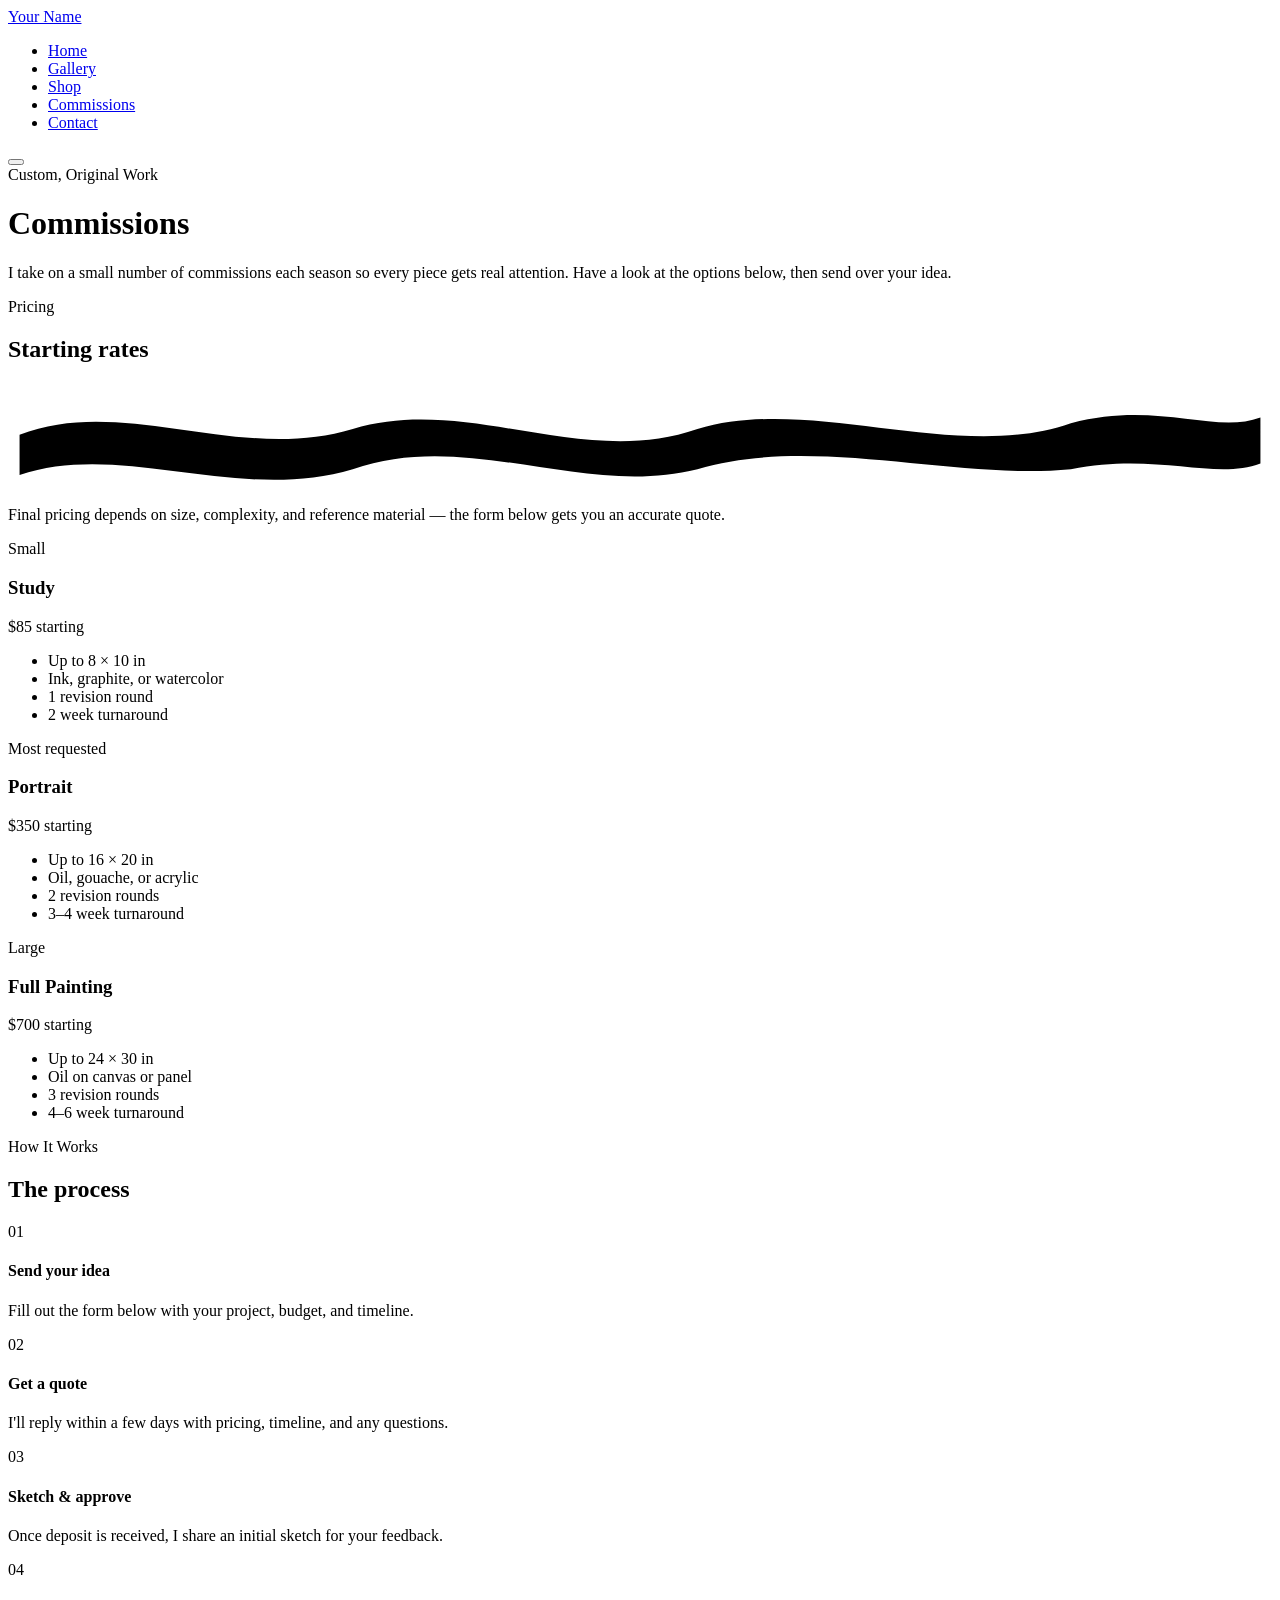
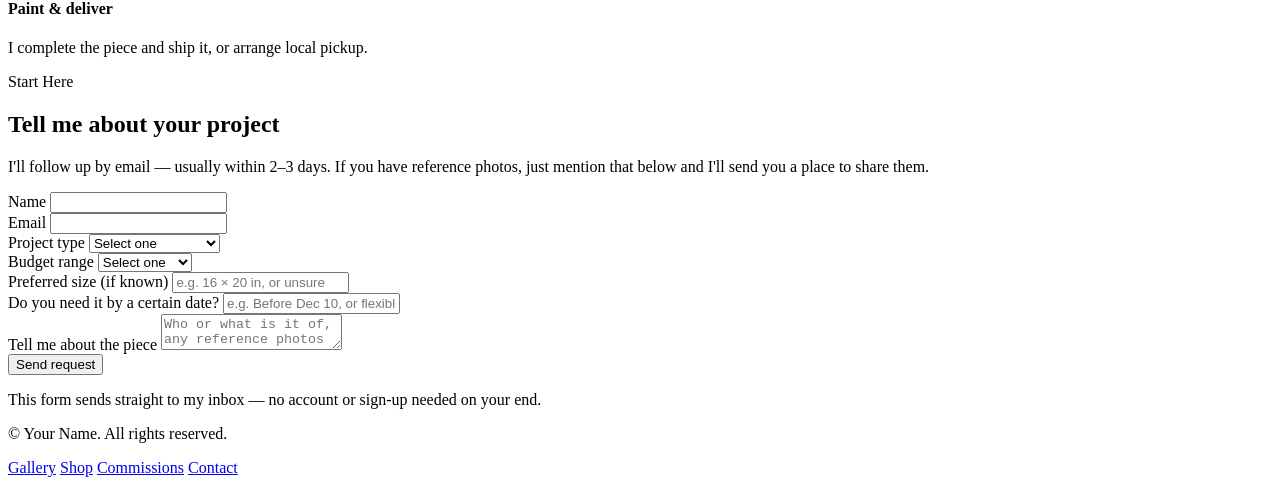
==== commissions.html @ c8fe321e "Add files via upload" ====
<!DOCTYPE html>
<html lang="en">
<head>
<meta charset="UTF-8">
<meta name="viewport" content="width=device-width, initial-scale=1.0">
<title>Commissions — Your Name</title>
<meta name="description" content="Commission an original piece — pricing, process, and intake form.">
<link rel="preconnect" href="https://fonts.googleapis.com">
<link rel="preconnect" href="https://fonts.gstatic.com" crossorigin>
<link href="https://fonts.googleapis.com/css2?family=Fraunces:ital,wght@0,400;0,500;0,600;1,400;1,500&family=Work+Sans:wght@300;400;500;600&family=JetBrains+Mono:wght@400;500&display=swap" rel="stylesheet">
<link rel="stylesheet" href="css/style.css">
</head>
<body>

<nav class="site-nav">
  <div class="wrap">
    <a href="index.html" class="wordmark"><span data-artist-name>Your Name</span></a>
    <ul class="nav-links">
      <li><a href="index.html">Home</a></li>
      <li><a href="gallery.html">Gallery</a></li>
      <li><a href="shop.html">Shop</a></li>
      <li><a href="commissions.html" aria-current="page">Commissions</a></li>
      <li><a href="contact.html">Contact</a></li>
    </ul>
    <button class="nav-toggle" aria-label="Toggle menu" aria-expanded="false">
      <span></span><span></span><span></span>
    </button>
  </div>
</nav>

<header class="page-header">
  <div class="wrap">
    <span class="eyebrow">Custom, Original Work</span>
    <h1>Commissions</h1>
    <p>I take on a small number of commissions each season so every piece gets real attention. Have a look at the options below, then send over your idea.</p>
  </div>
</header>

<section class="section">
  <div class="wrap">
    <div class="section-head">
      <span class="eyebrow">Pricing</span>
      <h2>Starting rates</h2>
      <svg class="brush" viewBox="0 0 220 18" xmlns="http://www.w3.org/2000/svg" aria-hidden="true">
        <path d="M2 9C20 2 40 14 60 8C80 2 100 15 120 8C140 2 165 14 185 7C200 3 210 9 218 6L218 14C210 17 200 12 185 15C165 17 140 9 120 15C100 20 80 8 60 15C40 21 20 10 2 16Z"/>
      </svg>
      <p>Final pricing depends on size, complexity, and reference material — the form below gets you an accurate quote.</p>
    </div>
    <div class="tier-grid">
      <div class="tier-card">
        <span class="tag">Small</span>
        <h3>Study</h3>
        <div class="cost">$85 <span>starting</span></div>
        <ul>
          <li>Up to 8 × 10 in</li>
          <li>Ink, graphite, or watercolor</li>
          <li>1 revision round</li>
          <li>2 week turnaround</li>
        </ul>
      </div>
      <div class="tier-card featured">
        <span class="tag">Most requested</span>
        <h3>Portrait</h3>
        <div class="cost">$350 <span>starting</span></div>
        <ul>
          <li>Up to 16 × 20 in</li>
          <li>Oil, gouache, or acrylic</li>
          <li>2 revision rounds</li>
          <li>3–4 week turnaround</li>
        </ul>
      </div>
      <div class="tier-card">
        <span class="tag">Large</span>
        <h3>Full Painting</h3>
        <div class="cost">$700 <span>starting</span></div>
        <ul>
          <li>Up to 24 × 30 in</li>
          <li>Oil on canvas or panel</li>
          <li>3 revision rounds</li>
          <li>4–6 week turnaround</li>
        </ul>
      </div>
    </div>
  </div>
</section>

<section class="section">
  <div class="wrap">
    <div class="section-head">
      <span class="eyebrow">How It Works</span>
      <h2>The process</h2>
    </div>
    <div class="process-list">
      <div class="process-step">
        <span class="num">01</span>
        <h4>Send your idea</h4>
        <p>Fill out the form below with your project, budget, and timeline.</p>
      </div>
      <div class="process-step">
        <span class="num">02</span>
        <h4>Get a quote</h4>
        <p>I'll reply within a few days with pricing, timeline, and any questions.</p>
      </div>
      <div class="process-step">
        <span class="num">03</span>
        <h4>Sketch &amp; approve</h4>
        <p>Once deposit is received, I share an initial sketch for your feedback.</p>
      </div>
      <div class="process-step">
        <span class="num">04</span>
        <h4>Paint &amp; deliver</h4>
        <p>I complete the piece and ship it, or arrange local pickup.</p>
      </div>
    </div>
  </div>
</section>

<section class="section">
  <div class="wrap">
    <div class="section-head">
      <span class="eyebrow">Start Here</span>
      <h2>Tell me about your project</h2>
      <p>I'll follow up by email — usually within 2–3 days. If you have reference photos, just mention that below and I'll send you a place to share them.</p>
    </div>

    <form class="form-card" data-commission-form action="https://formspree.io/f/YOUR_FORM_ID" method="POST">
      <input type="hidden" name="_subject" value="New commission request">

      <div class="field-row">
        <div class="field">
          <label for="name">Name</label>
          <input type="text" id="name" name="Name" required>
        </div>
        <div class="field">
          <label for="email">Email</label>
          <input type="email" id="email" name="Email" required>
        </div>
      </div>

      <div class="field-row">
        <div class="field">
          <label for="type">Project type</label>
          <select id="type" name="Project type" required>
            <option value="">Select one</option>
            <option>Portrait</option>
            <option>Pet portrait</option>
            <option>Landscape / place</option>
            <option>Illustration</option>
            <option>Other</option>
          </select>
        </div>
        <div class="field">
          <label for="budget">Budget range</label>
          <select id="budget" name="Budget range" required>
            <option value="">Select one</option>
            <option>$85–$250</option>
            <option>$250–$500</option>
            <option>$500–$800</option>
            <option>$800+</option>
            <option>Not sure yet</option>
          </select>
        </div>
      </div>

      <div class="field">
        <label for="size">Preferred size (if known)</label>
        <input type="text" id="size" name="Preferred size" placeholder="e.g. 16 × 20 in, or unsure">
      </div>

      <div class="field">
        <label for="deadline">Do you need it by a certain date?</label>
        <input type="text" id="deadline" name="Deadline" placeholder="e.g. Before Dec 10, or flexible">
      </div>

      <div class="field">
        <label for="details">Tell me about the piece</label>
        <textarea id="details" name="Project details" required placeholder="Who or what is it of, any reference photos you have, style notes, etc."></textarea>
      </div>

      <button type="submit" class="btn btn-gold">Send request</button>
      <p class="form-status" role="status"></p>
      <p class="form-note">This form sends straight to my inbox — no account or sign-up needed on your end.</p>
    </form>
  </div>
</section>

<footer class="site-footer">
  <div class="wrap">
    <p>&copy; <span data-year></span> <span data-artist-name>Your Name</span>. All rights reserved.</p>
    <div class="footer-links">
      <a href="gallery.html">Gallery</a>
      <a href="shop.html">Shop</a>
      <a href="commissions.html">Commissions</a>
      <a href="contact.html">Contact</a>
    </div>
  </div>
</footer>

<script src="js/artworks.js"></script>
<script src="js/main.js"></script>
</body>
</html>
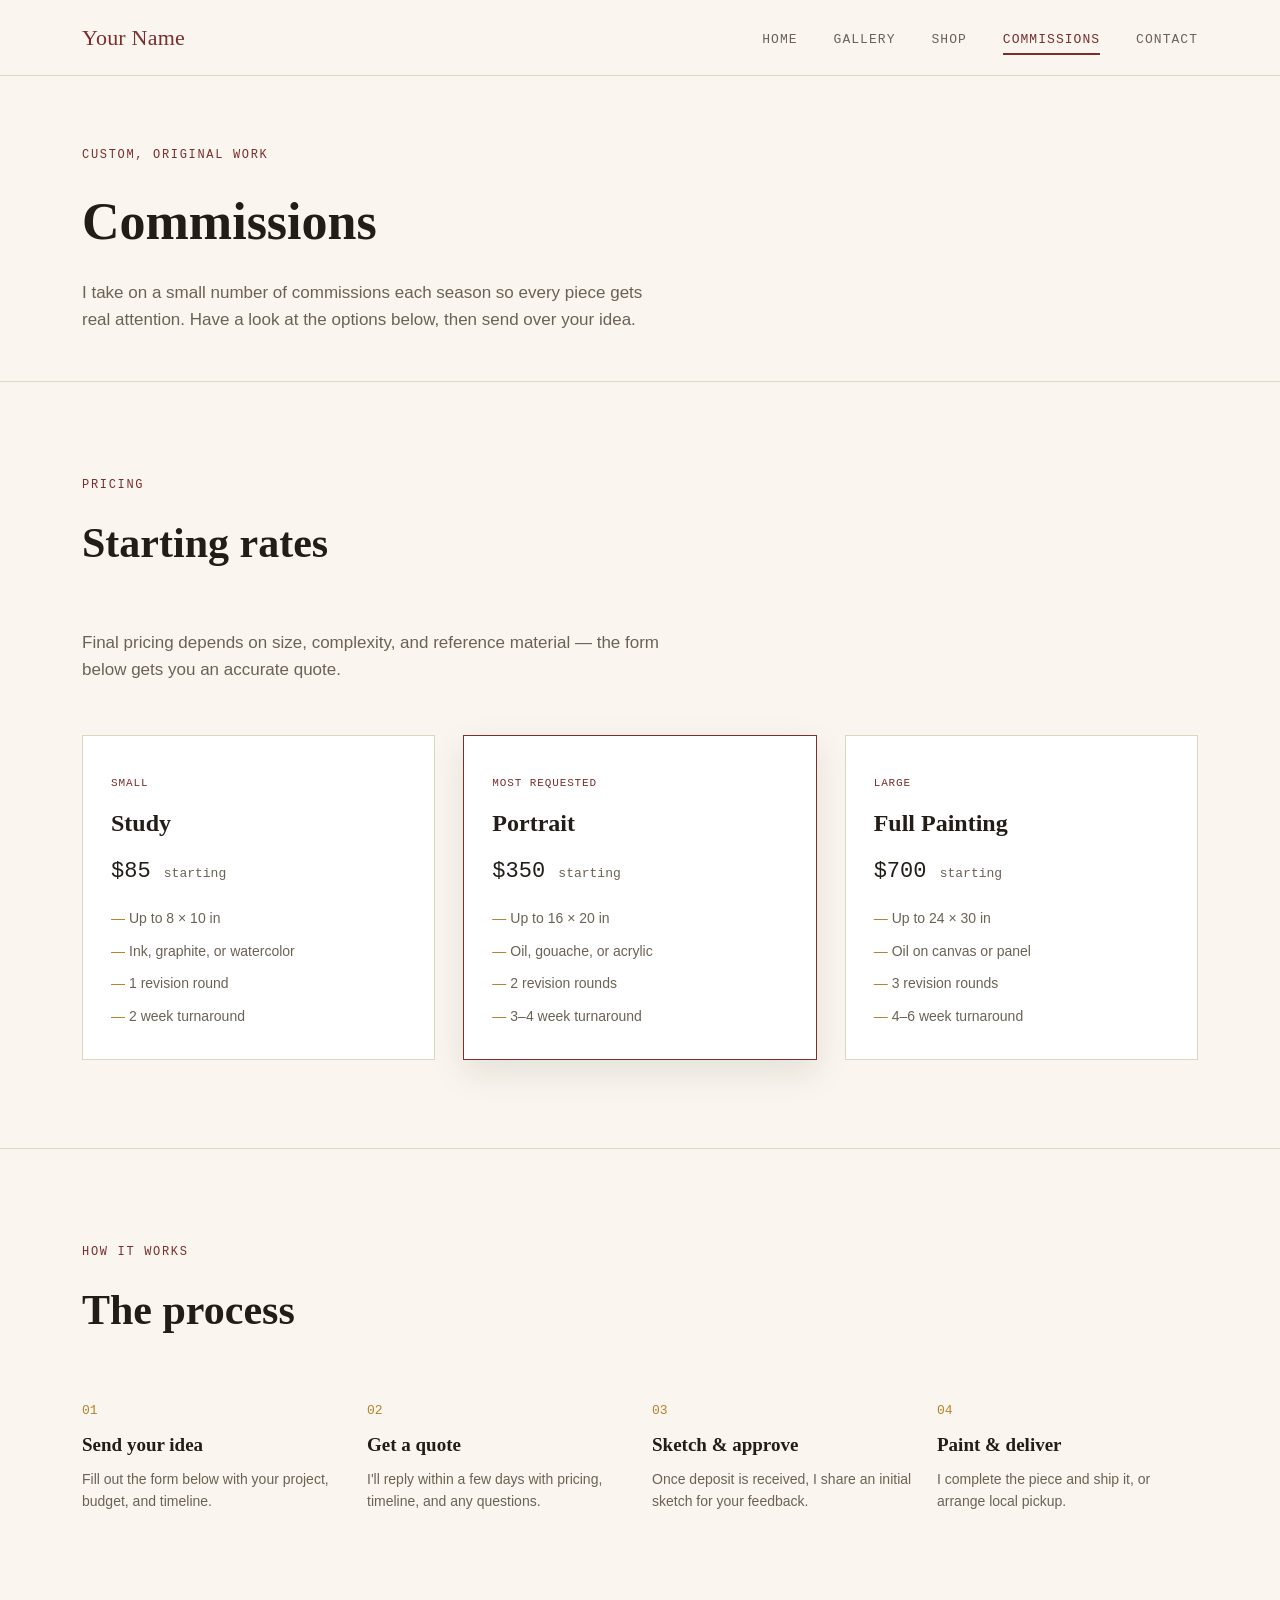
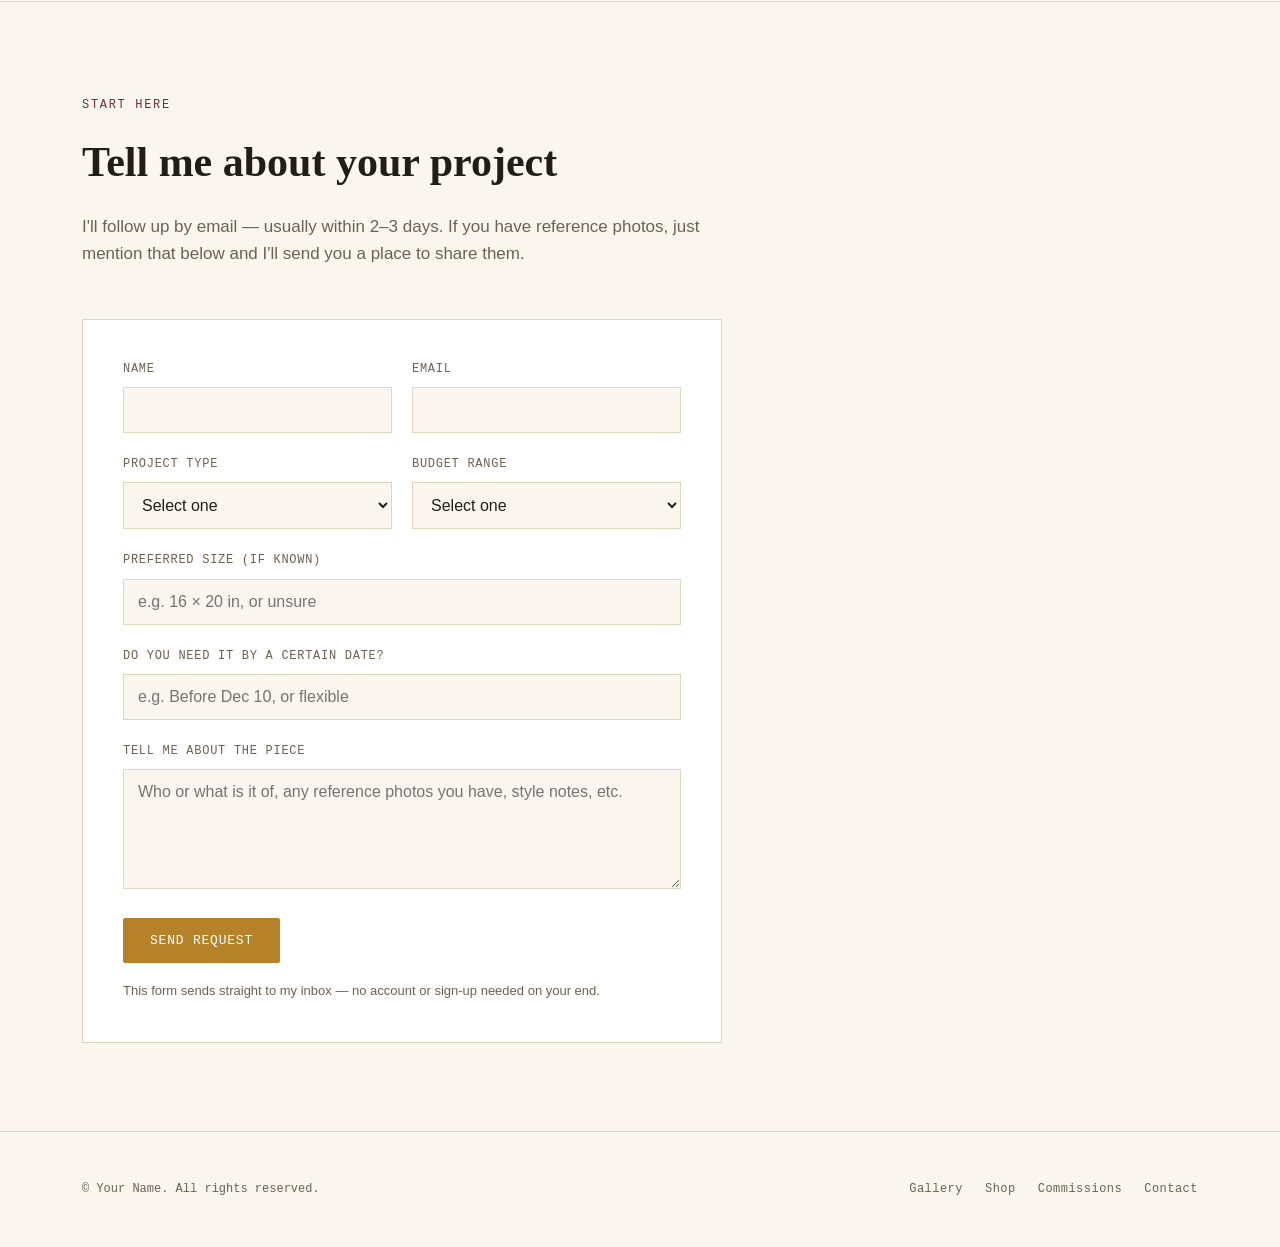
==== commit 66b08e79: "css change" ====
--- a/commissions.html
+++ b/commissions.html
@@ -8,7 +8,7 @@
 <link rel="preconnect" href="https://fonts.googleapis.com">
 <link rel="preconnect" href="https://fonts.gstatic.com" crossorigin>
 <link href="https://fonts.googleapis.com/css2?family=Fraunces:ital,wght@0,400;0,500;0,600;1,400;1,500&family=Work+Sans:wght@300;400;500;600&family=JetBrains+Mono:wght@400;500&display=swap" rel="stylesheet">
-<link rel="stylesheet" href="css/style.css">
+<link rel="stylesheet" href="style.css">
 </head>
 <body>
 
--- a/style.css
+++ b/style.css
@@ -0,0 +1,678 @@
+/* ==========================================================================
+   Design tokens
+   ========================================================================== */
+:root {
+  --paper: #FAF6EF;
+  --paper-warm: #F1E8D8;
+  --ink: #221D17;
+  --ink-soft: #6B6255;
+  --oxblood: #7A2E2E;
+  --oxblood-dark: #591F1F;
+  --gold: #B5822A;
+  --line: #E0D5C0;
+  --white: #FFFFFF;
+  --shadow: 0 12px 32px rgba(34, 29, 23, 0.10);
+
+  --font-display: 'Fraunces', serif;
+  --font-body: 'Work Sans', sans-serif;
+  --font-mono: 'JetBrains Mono', monospace;
+
+  --nav-height: 76px;
+}
+
+/* ==========================================================================
+   Reset
+   ========================================================================== */
+* { margin: 0; padding: 0; box-sizing: border-box; }
+
+html { scroll-behavior: smooth; }
+
+body {
+  background: var(--paper);
+  color: var(--ink);
+  font-family: var(--font-body);
+  font-size: 16px;
+  line-height: 1.6;
+  -webkit-font-smoothing: antialiased;
+}
+
+img { max-width: 100%; display: block; }
+
+a { color: inherit; text-decoration: none; }
+
+ul { list-style: none; }
+
+button, input, textarea, select {
+  font-family: inherit;
+  font-size: inherit;
+  color: inherit;
+}
+
+:focus-visible {
+  outline: 2px solid var(--oxblood);
+  outline-offset: 3px;
+}
+
+@media (prefers-reduced-motion: reduce) {
+  *, *::before, *::after {
+    animation-duration: 0.001ms !important;
+    animation-iteration-count: 1 !important;
+    transition-duration: 0.001ms !important;
+    scroll-behavior: auto !important;
+  }
+}
+
+.wrap {
+  max-width: 1180px;
+  margin: 0 auto;
+  padding: 0 32px;
+}
+
+.eyebrow {
+  font-family: var(--font-mono);
+  font-size: 12px;
+  letter-spacing: 0.14em;
+  text-transform: uppercase;
+  color: var(--oxblood);
+}
+
+/* ==========================================================================
+   Brushstroke divider (signature element)
+   ========================================================================== */
+.brush {
+  display: block;
+  width: 220px;
+  height: 18px;
+  margin: 18px 0 0;
+  fill: var(--gold);
+  opacity: 0;
+  transform: scaleX(0.6);
+  transform-origin: left center;
+  transition: opacity 0.6s ease, transform 0.7s cubic-bezier(.2,.8,.2,1);
+}
+.brush.in-view {
+  opacity: 1;
+  transform: scaleX(1);
+}
+.brush--center {
+  margin-left: auto;
+  margin-right: auto;
+  transform-origin: center center;
+}
+
+/* ==========================================================================
+   Nav
+   ========================================================================== */
+.site-nav {
+  position: sticky;
+  top: 0;
+  z-index: 100;
+  height: var(--nav-height);
+  display: flex;
+  align-items: center;
+  background: rgba(250, 246, 239, 0.92);
+  backdrop-filter: blur(6px);
+  border-bottom: 1px solid var(--line);
+}
+
+.site-nav .wrap {
+  width: 100%;
+  display: flex;
+  align-items: center;
+  justify-content: space-between;
+}
+
+.wordmark {
+  font-family: var(--font-display);
+  font-style: italic;
+  font-weight: 500;
+  font-size: 22px;
+  letter-spacing: 0.01em;
+  color: var(--ink);
+}
+.wordmark span { color: var(--oxblood); font-style: normal; }
+
+.nav-links {
+  display: flex;
+  gap: 36px;
+  align-items: center;
+}
+
+.nav-links a {
+  font-family: var(--font-mono);
+  font-size: 13px;
+  letter-spacing: 0.08em;
+  text-transform: uppercase;
+  color: var(--ink-soft);
+  position: relative;
+  padding: 6px 0;
+  transition: color 0.2s ease;
+}
+.nav-links a:hover,
+.nav-links a[aria-current="page"] { color: var(--oxblood); }
+.nav-links a[aria-current="page"]::after {
+  content: "";
+  position: absolute;
+  left: 0; right: 0; bottom: -2px;
+  height: 2px;
+  background: var(--oxblood);
+}
+
+.nav-toggle {
+  display: none;
+  background: none;
+  border: none;
+  cursor: pointer;
+  width: 32px; height: 32px;
+  flex-direction: column;
+  justify-content: center;
+  gap: 5px;
+}
+.nav-toggle span {
+  display: block;
+  height: 2px;
+  background: var(--ink);
+}
+
+@media (max-width: 780px) {
+  .nav-toggle { display: flex; }
+  .nav-links {
+    position: absolute;
+    top: var(--nav-height);
+    left: 0; right: 0;
+    background: var(--paper);
+    flex-direction: column;
+    gap: 0;
+    border-bottom: 1px solid var(--line);
+    max-height: 0;
+    overflow: hidden;
+    transition: max-height 0.35s ease;
+  }
+  .nav-links.open { max-height: 320px; }
+  .nav-links a {
+    width: 100%;
+    padding: 16px 32px;
+    border-top: 1px solid var(--line);
+  }
+}
+
+/* ==========================================================================
+   Hero
+   ========================================================================== */
+.hero {
+  padding: 96px 0 72px;
+  border-bottom: 1px solid var(--line);
+}
+.hero-inner {
+  max-width: 760px;
+}
+.hero h1 {
+  font-family: var(--font-display);
+  font-weight: 600;
+  font-size: clamp(40px, 6vw, 68px);
+  line-height: 1.05;
+  letter-spacing: -0.01em;
+  margin-top: 18px;
+}
+.hero h1 em {
+  color: var(--oxblood);
+  font-style: italic;
+  font-weight: 500;
+}
+.hero p {
+  margin-top: 22px;
+  font-size: 18px;
+  color: var(--ink-soft);
+  max-width: 52ch;
+}
+.hero-actions {
+  margin-top: 34px;
+  display: flex;
+  gap: 16px;
+  flex-wrap: wrap;
+}
+
+/* ==========================================================================
+   Buttons
+   ========================================================================== */
+.btn {
+  display: inline-flex;
+  align-items: center;
+  gap: 8px;
+  font-family: var(--font-mono);
+  font-size: 13px;
+  letter-spacing: 0.06em;
+  text-transform: uppercase;
+  padding: 14px 26px;
+  border-radius: 2px;
+  border: 1px solid var(--ink);
+  transition: background 0.2s ease, color 0.2s ease, border-color 0.2s ease, transform 0.15s ease;
+  cursor: pointer;
+  background: transparent;
+}
+.btn:hover { transform: translateY(-1px); }
+.btn-primary {
+  background: var(--oxblood);
+  border-color: var(--oxblood);
+  color: var(--white);
+}
+.btn-primary:hover { background: var(--oxblood-dark); border-color: var(--oxblood-dark); }
+.btn-ghost { color: var(--ink); }
+.btn-ghost:hover { background: var(--ink); color: var(--paper); }
+.btn-gold {
+  background: var(--gold);
+  border-color: var(--gold);
+  color: var(--white);
+}
+.btn-gold:hover { background: #9c6f22; border-color: #9c6f22; }
+.btn:disabled { opacity: 0.5; cursor: not-allowed; transform: none; }
+
+/* ==========================================================================
+   Section scaffolding
+   ========================================================================== */
+.section {
+  padding: 88px 0;
+}
+.section + .section { border-top: 1px solid var(--line); }
+.section-head {
+  max-width: 620px;
+  margin-bottom: 52px;
+}
+.section-head h2 {
+  font-family: var(--font-display);
+  font-weight: 600;
+  font-size: clamp(30px, 4vw, 42px);
+  margin-top: 14px;
+}
+.section-head p {
+  margin-top: 16px;
+  color: var(--ink-soft);
+  font-size: 17px;
+}
+
+/* ==========================================================================
+   Page header (interior pages)
+   ========================================================================== */
+.page-header {
+  padding: 64px 0 48px;
+  border-bottom: 1px solid var(--line);
+}
+.page-header h1 {
+  font-family: var(--font-display);
+  font-weight: 600;
+  font-size: clamp(34px, 5vw, 52px);
+  margin-top: 14px;
+}
+.page-header p {
+  margin-top: 16px;
+  color: var(--ink-soft);
+  font-size: 17px;
+  max-width: 60ch;
+}
+
+/* ==========================================================================
+   Artwork grid + card (used in Home preview, Gallery, Shop)
+   ========================================================================== */
+.art-grid {
+  display: grid;
+  grid-template-columns: repeat(3, 1fr);
+  gap: 40px 32px;
+}
+@media (max-width: 900px) { .art-grid { grid-template-columns: repeat(2, 1fr); } }
+@media (max-width: 600px) { .art-grid { grid-template-columns: 1fr; } }
+
+.art-card {
+  cursor: pointer;
+  border: none;
+  background: none;
+  text-align: left;
+  width: 100%;
+  padding: 0;
+}
+.frame {
+  position: relative;
+  aspect-ratio: 4 / 5;
+  background: var(--white);
+  border: 1px solid var(--line);
+  padding: 14px;
+  box-shadow: var(--shadow);
+  transition: transform 0.3s ease, box-shadow 0.3s ease;
+  overflow: hidden;
+}
+.art-card:hover .frame {
+  transform: translateY(-4px);
+  box-shadow: 0 20px 40px rgba(34,29,23,0.16);
+}
+.frame .art-fill {
+  width: 100%;
+  height: 100%;
+  background-size: cover;
+  background-position: center;
+}
+.badge {
+  position: absolute;
+  top: 24px; right: 24px;
+  font-family: var(--font-mono);
+  font-size: 10px;
+  letter-spacing: 0.08em;
+  text-transform: uppercase;
+  padding: 5px 10px;
+  background: var(--paper);
+  border: 1px solid var(--ink);
+}
+.badge.sold { background: var(--ink); color: var(--paper); border-color: var(--ink); }
+.badge.available { border-color: var(--oxblood); color: var(--oxblood); }
+
+.placard {
+  margin-top: 16px;
+  padding-top: 12px;
+  border-top: 2px solid var(--oxblood);
+}
+.placard h3 {
+  font-family: var(--font-display);
+  font-size: 19px;
+  font-weight: 600;
+}
+.placard .meta {
+  margin-top: 4px;
+  font-family: var(--font-mono);
+  font-size: 12px;
+  color: var(--ink-soft);
+  letter-spacing: 0.02em;
+}
+.placard .price {
+  margin-top: 8px;
+  font-family: var(--font-mono);
+  font-size: 14px;
+  color: var(--oxblood);
+}
+
+.filter-bar {
+  display: flex;
+  gap: 10px;
+  flex-wrap: wrap;
+  margin-bottom: 44px;
+}
+.filter-bar button {
+  font-family: var(--font-mono);
+  font-size: 12px;
+  letter-spacing: 0.06em;
+  text-transform: uppercase;
+  padding: 9px 16px;
+  border: 1px solid var(--line);
+  background: var(--white);
+  cursor: pointer;
+  transition: all 0.2s ease;
+}
+.filter-bar button:hover { border-color: var(--oxblood); color: var(--oxblood); }
+.filter-bar button.active {
+  background: var(--ink);
+  border-color: var(--ink);
+  color: var(--paper);
+}
+
+/* ==========================================================================
+   Lightbox
+   ========================================================================== */
+.lightbox {
+  position: fixed;
+  inset: 0;
+  background: rgba(34, 29, 23, 0.92);
+  display: none;
+  align-items: center;
+  justify-content: center;
+  z-index: 1000;
+  padding: 40px 20px;
+}
+.lightbox.open { display: flex; }
+.lightbox-inner {
+  max-width: 880px;
+  width: 100%;
+  background: var(--paper);
+  padding: 28px;
+  position: relative;
+  max-height: 90vh;
+  overflow-y: auto;
+}
+.lightbox-art {
+  width: 100%;
+  aspect-ratio: 4/3;
+  background-size: cover;
+  background-position: center;
+  border: 1px solid var(--line);
+}
+.lightbox-inner h3 {
+  font-family: var(--font-display);
+  font-size: 26px;
+  margin-top: 22px;
+}
+.lightbox-inner .meta {
+  font-family: var(--font-mono);
+  font-size: 13px;
+  color: var(--ink-soft);
+  margin-top: 6px;
+}
+.lightbox-inner .desc {
+  margin-top: 14px;
+  color: var(--ink-soft);
+  max-width: 60ch;
+}
+.lightbox-inner .lb-actions {
+  margin-top: 22px;
+  display: flex;
+  gap: 14px;
+  flex-wrap: wrap;
+}
+.lightbox-close {
+  position: absolute;
+  top: 18px; right: 18px;
+  width: 36px; height: 36px;
+  border: 1px solid var(--ink);
+  background: var(--paper);
+  cursor: pointer;
+  font-family: var(--font-mono);
+  font-size: 16px;
+}
+.lightbox-close:hover { background: var(--ink); color: var(--paper); }
+
+/* ==========================================================================
+   Commissions
+   ========================================================================== */
+.tier-grid {
+  display: grid;
+  grid-template-columns: repeat(3, 1fr);
+  gap: 28px;
+}
+@media (max-width: 900px) { .tier-grid { grid-template-columns: 1fr; } }
+
+.tier-card {
+  background: var(--white);
+  border: 1px solid var(--line);
+  padding: 32px 28px;
+  position: relative;
+}
+.tier-card.featured { border-color: var(--oxblood); box-shadow: var(--shadow); }
+.tier-card .tag {
+  font-family: var(--font-mono);
+  font-size: 11px;
+  letter-spacing: 0.08em;
+  text-transform: uppercase;
+  color: var(--oxblood);
+}
+.tier-card h3 {
+  font-family: var(--font-display);
+  font-size: 24px;
+  margin-top: 10px;
+}
+.tier-card .cost {
+  font-family: var(--font-mono);
+  font-size: 22px;
+  margin-top: 12px;
+  color: var(--ink);
+}
+.tier-card .cost span { font-size: 13px; color: var(--ink-soft); }
+.tier-card ul { margin-top: 18px; display: flex; flex-direction: column; gap: 10px; }
+.tier-card li {
+  font-size: 14px;
+  color: var(--ink-soft);
+  padding-left: 18px;
+  position: relative;
+}
+.tier-card li::before {
+  content: "—";
+  position: absolute;
+  left: 0;
+  color: var(--gold);
+}
+
+.process-list {
+  display: grid;
+  grid-template-columns: repeat(4, 1fr);
+  gap: 24px;
+  margin-top: 8px;
+}
+@media (max-width: 900px) { .process-list { grid-template-columns: repeat(2, 1fr); } }
+@media (max-width: 560px) { .process-list { grid-template-columns: 1fr; } }
+.process-step .num {
+  font-family: var(--font-mono);
+  font-size: 13px;
+  color: var(--gold);
+}
+.process-step h4 {
+  font-family: var(--font-display);
+  font-size: 19px;
+  margin-top: 8px;
+}
+.process-step p {
+  margin-top: 8px;
+  font-size: 14px;
+  color: var(--ink-soft);
+}
+
+/* ==========================================================================
+   Forms
+   ========================================================================== */
+.form-card {
+  background: var(--white);
+  border: 1px solid var(--line);
+  padding: 40px;
+  max-width: 640px;
+}
+.field { margin-bottom: 22px; }
+.field label {
+  display: block;
+  font-family: var(--font-mono);
+  font-size: 12px;
+  letter-spacing: 0.06em;
+  text-transform: uppercase;
+  color: var(--ink-soft);
+  margin-bottom: 8px;
+}
+.field input,
+.field select,
+.field textarea {
+  width: 100%;
+  padding: 13px 14px;
+  border: 1px solid var(--line);
+  background: var(--paper);
+  transition: border-color 0.2s ease;
+}
+.field input:focus,
+.field select:focus,
+.field textarea:focus {
+  border-color: var(--oxblood);
+  outline: none;
+}
+.field textarea { resize: vertical; min-height: 120px; }
+.field-row { display: grid; grid-template-columns: 1fr 1fr; gap: 20px; }
+@media (max-width: 560px) { .field-row { grid-template-columns: 1fr; } }
+
+.form-note {
+  font-size: 13px;
+  color: var(--ink-soft);
+  margin-top: 18px;
+}
+.form-status {
+  margin-top: 18px;
+  font-family: var(--font-mono);
+  font-size: 13px;
+  display: none;
+}
+.form-status.show { display: block; }
+.form-status.ok { color: #3E6B4F; }
+.form-status.err { color: var(--oxblood); }
+
+/* ==========================================================================
+   Contact
+   ========================================================================== */
+.contact-grid {
+  display: grid;
+  grid-template-columns: 1fr 1fr;
+  gap: 64px;
+}
+@media (max-width: 780px) { .contact-grid { grid-template-columns: 1fr; gap: 48px; } }
+.contact-list { margin-top: 28px; display: flex; flex-direction: column; gap: 22px; }
+.contact-list a, .contact-list div {
+  display: flex;
+  flex-direction: column;
+  gap: 4px;
+  padding-bottom: 18px;
+  border-bottom: 1px solid var(--line);
+}
+.contact-list .label {
+  font-family: var(--font-mono);
+  font-size: 11px;
+  letter-spacing: 0.08em;
+  text-transform: uppercase;
+  color: var(--oxblood);
+}
+.contact-list .value {
+  font-family: var(--font-display);
+  font-size: 20px;
+}
+.contact-list a:hover .value { color: var(--oxblood); }
+
+/* ==========================================================================
+   Footer
+   ========================================================================== */
+.site-footer {
+  border-top: 1px solid var(--line);
+  padding: 48px 0;
+}
+.site-footer .wrap {
+  display: flex;
+  justify-content: space-between;
+  align-items: center;
+  flex-wrap: wrap;
+  gap: 16px;
+}
+.site-footer p {
+  font-family: var(--font-mono);
+  font-size: 12px;
+  color: var(--ink-soft);
+}
+.footer-links { display: flex; gap: 22px; }
+.footer-links a {
+  font-family: var(--font-mono);
+  font-size: 12px;
+  color: var(--ink-soft);
+  letter-spacing: 0.04em;
+}
+.footer-links a:hover { color: var(--oxblood); }
+
+/* Empty state */
+.empty-state {
+  padding: 60px 0;
+  text-align: center;
+  color: var(--ink-soft);
+  font-family: var(--font-mono);
+  font-size: 13px;
+}
+
+/* Fade-up reveal */
+.reveal {
+  opacity: 0;
+  transform: translateY(16px);
+  transition: opacity 0.6s ease, transform 0.6s ease;
+}
+.reveal.in-view { opacity: 1; transform: translateY(0); }
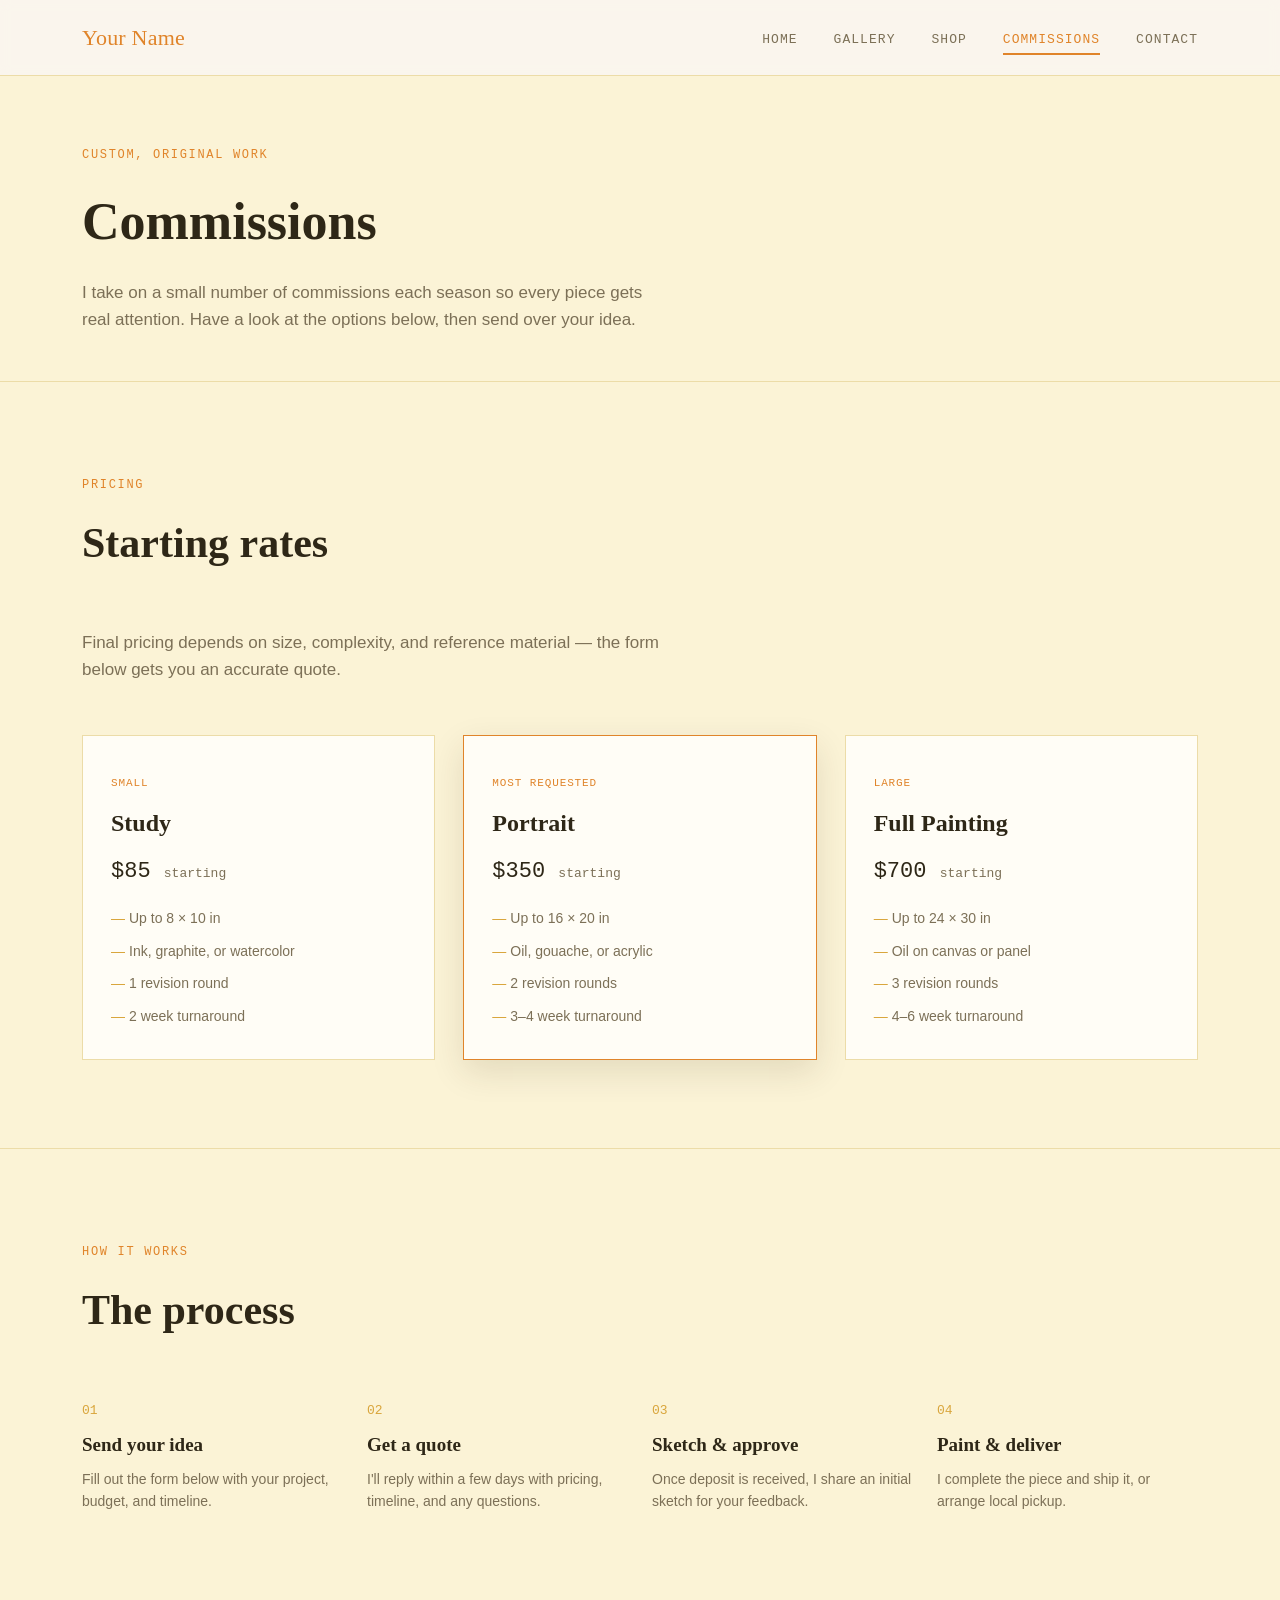
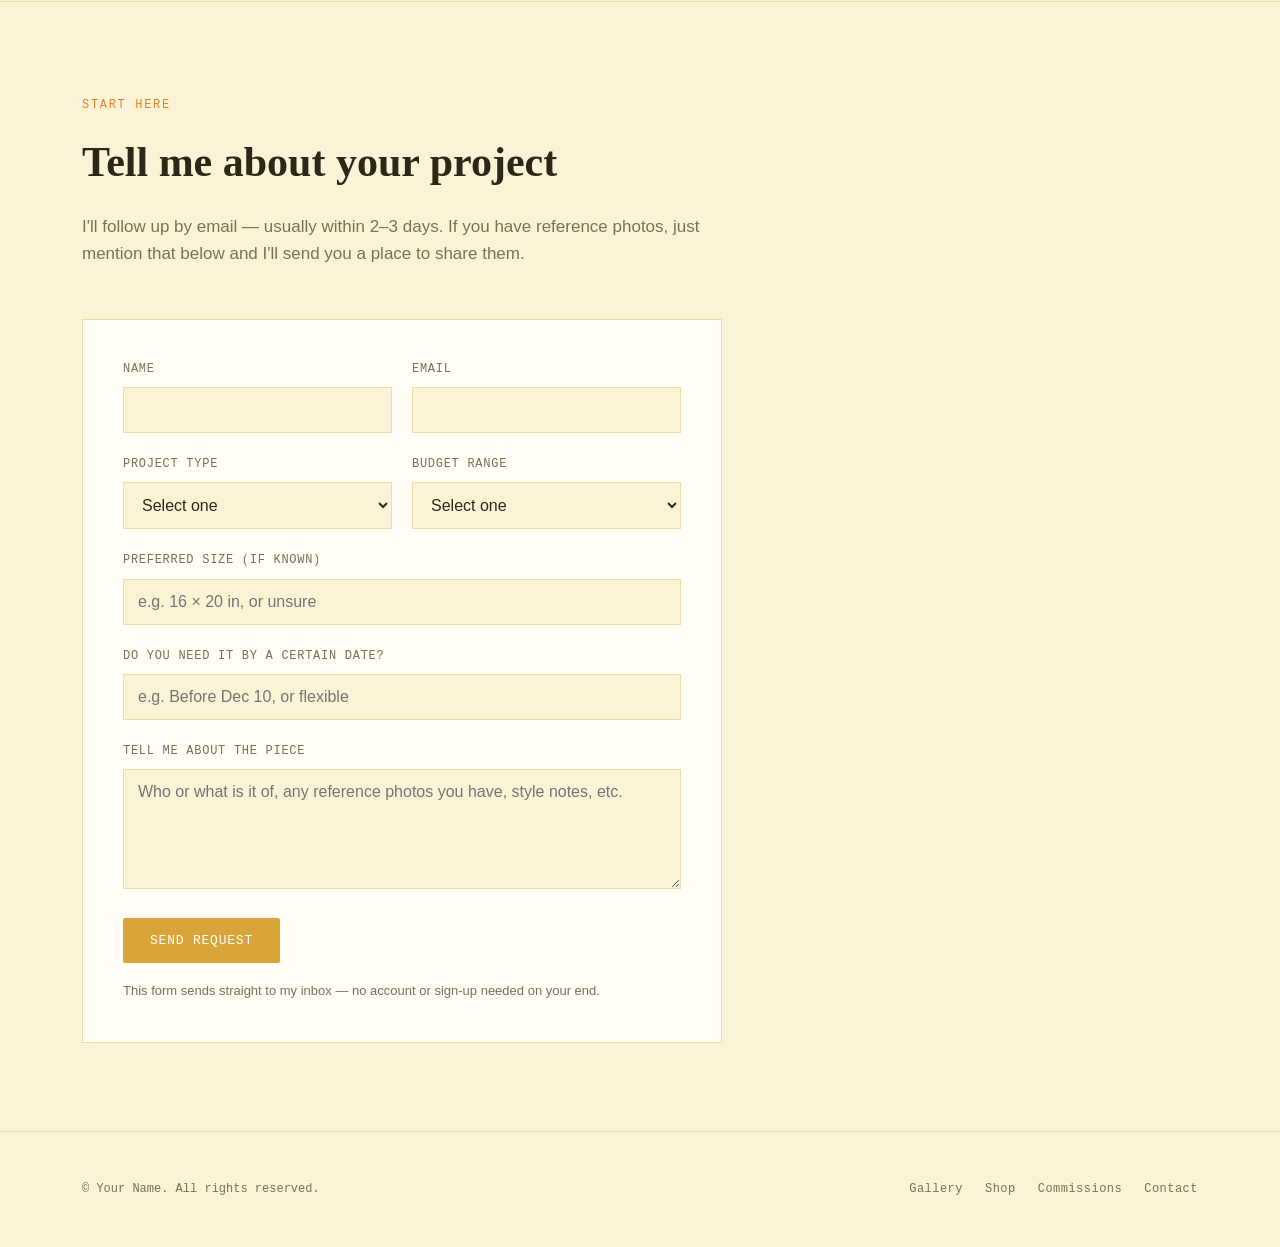
==== commit eefb0df0: "version1" ====
--- a/commissions.html
+++ b/commissions.html
@@ -197,6 +197,6 @@
 </footer>
 
 <script src="js/artworks.js"></script>
-<script src="js/main.js"></script>
+<script src="js/main.js?v=1"></script>
 </body>
 </html>
--- a/style.css
+++ b/style.css
@@ -2,16 +2,16 @@
    Design tokens
    ========================================================================== */
 :root {
-  --paper: #FAF6EF;
-  --paper-warm: #F1E8D8;
-  --ink: #221D17;
-  --ink-soft: #6B6255;
-  --oxblood: #7A2E2E;
-  --oxblood-dark: #591F1F;
-  --gold: #B5822A;
-  --line: #E0D5C0;
-  --white: #FFFFFF;
-  --shadow: 0 12px 32px rgba(34, 29, 23, 0.10);
+  --paper: #FBF3D6;
+  --paper-warm: #F6E8B7;
+  --ink: #2E2717;
+  --ink-soft: #7C7057;
+  --oxblood: #E0842A;
+  --oxblood-dark: #C06A1A;
+  --gold: #D9A53B;
+  --line: #ECDCA8;
+  --white: #FFFDF6;
+  --shadow: 0 12px 32px rgba(58, 45, 10, 0.12);
 
   --font-display: 'Fraunces', serif;
   --font-body: 'Work Sans', sans-serif;
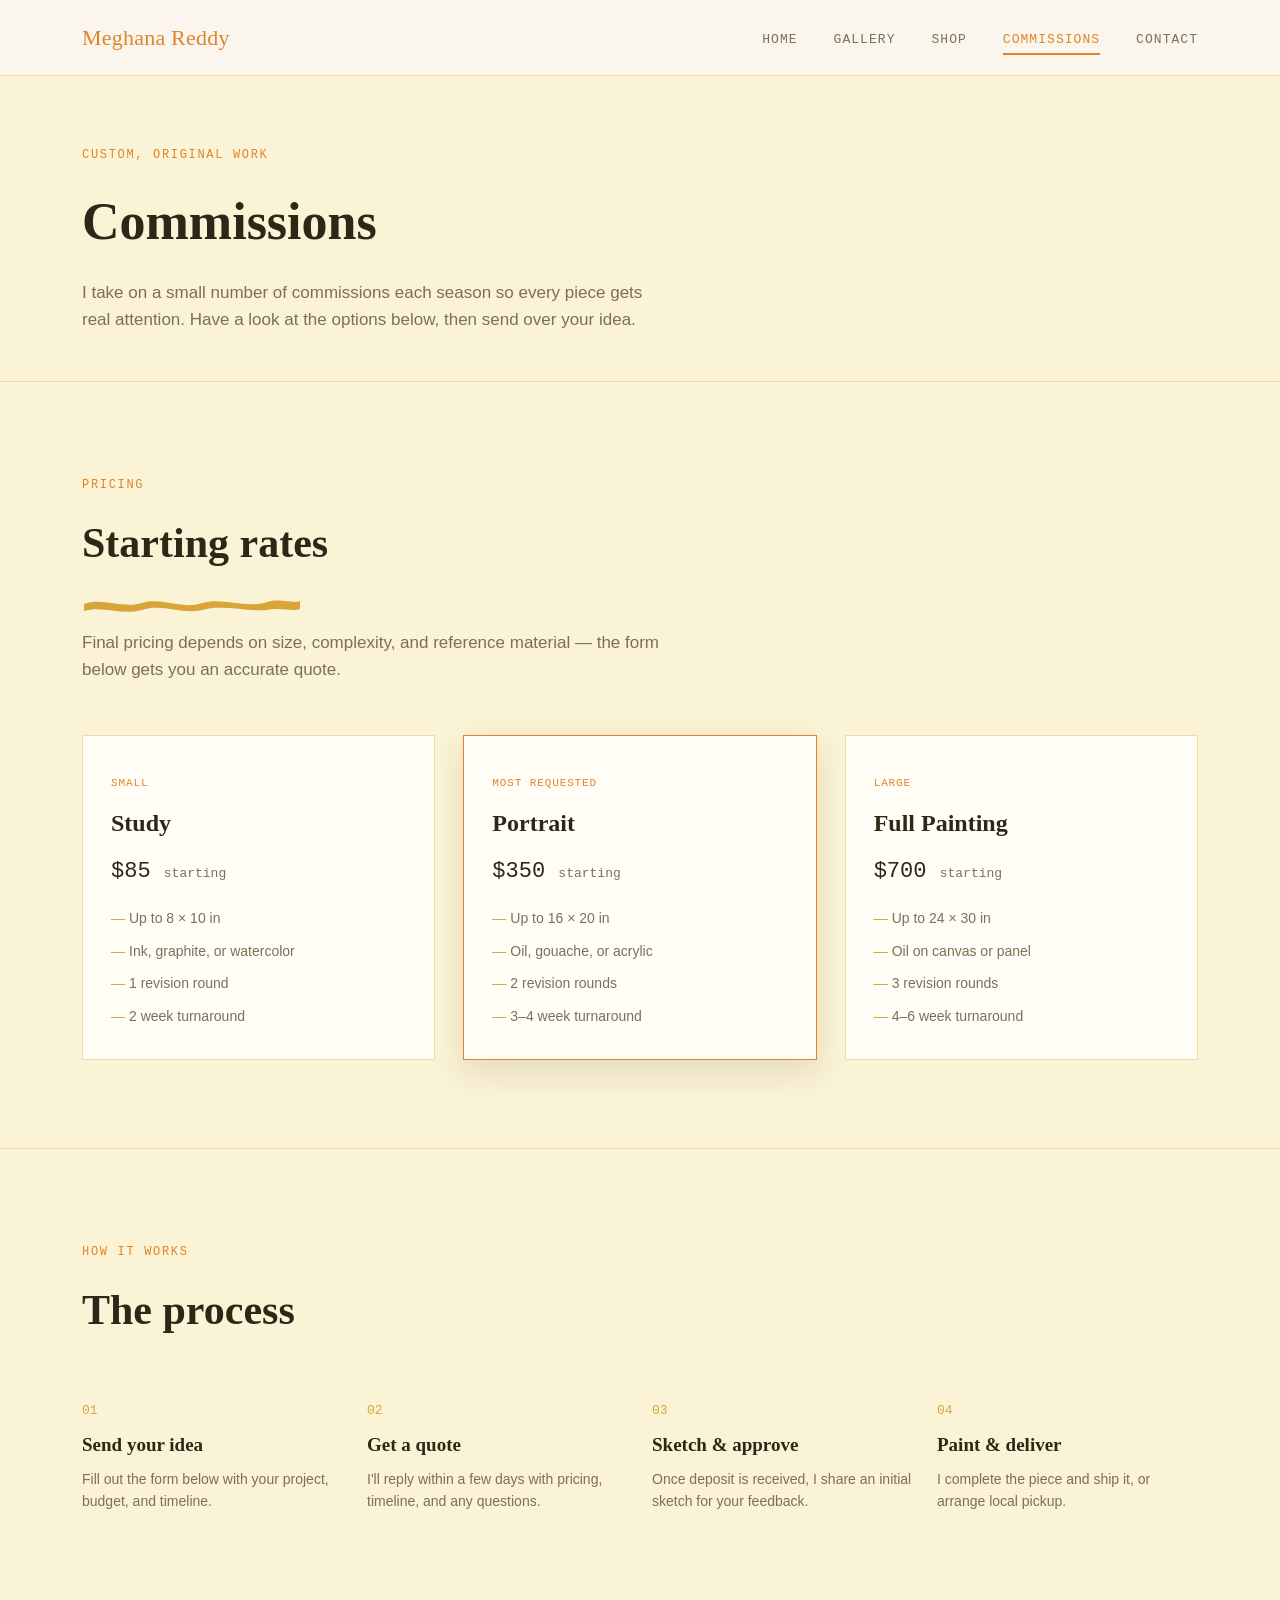
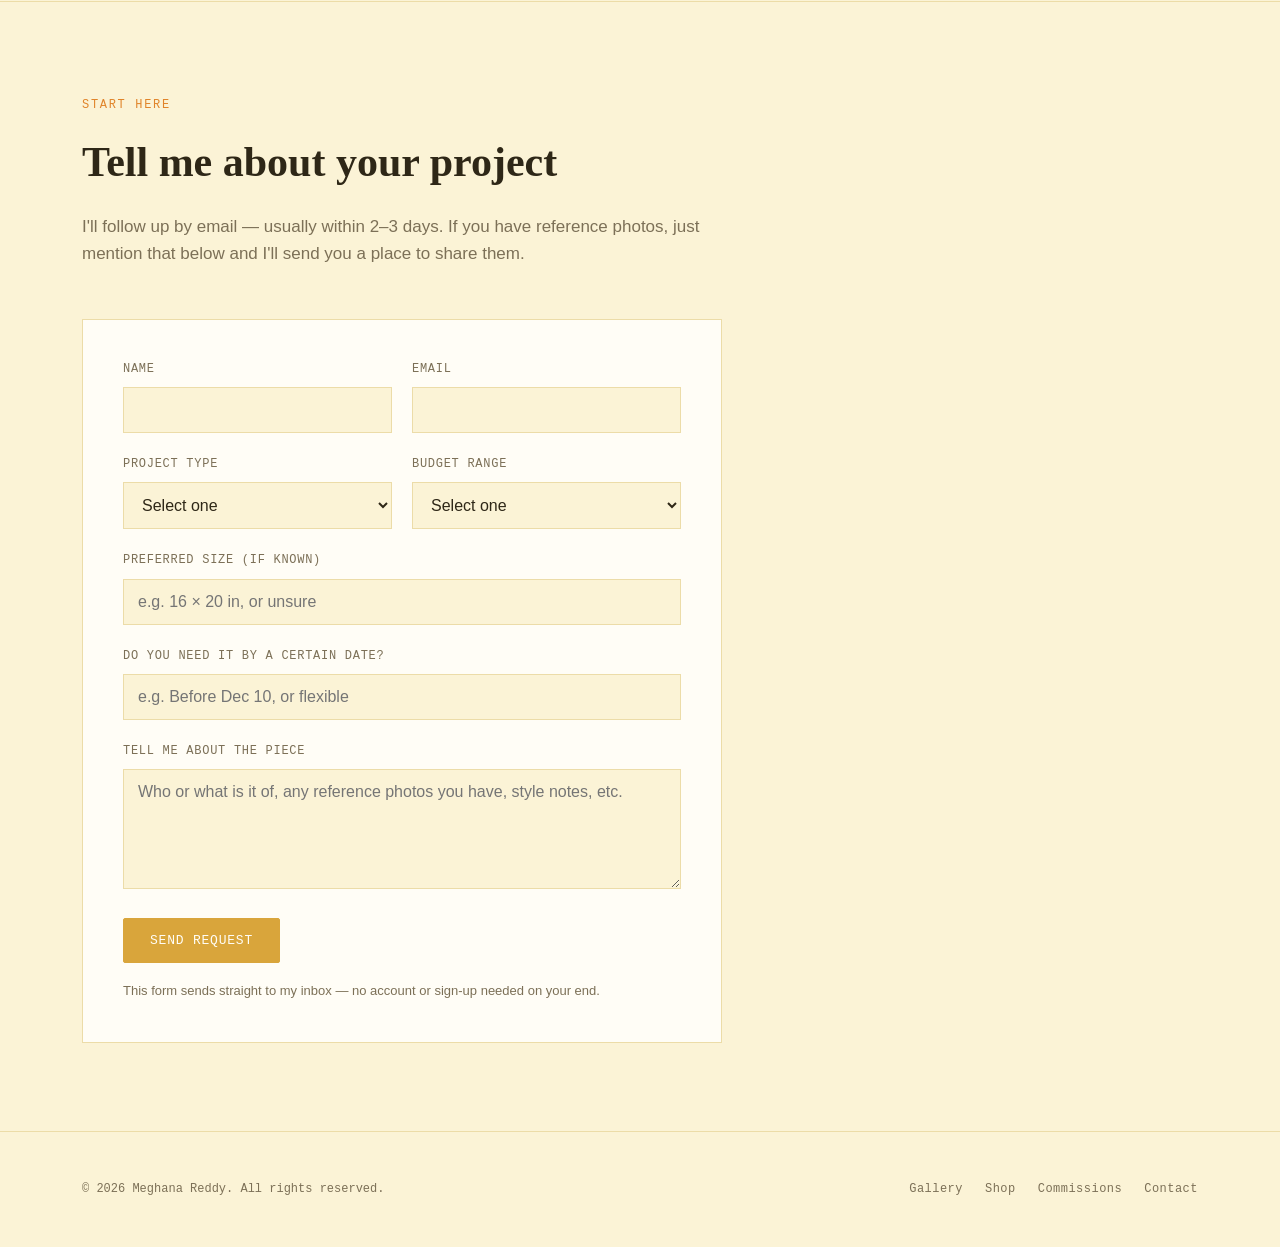
==== commit f1b83d21: "form" ====
--- a/commissions.html
+++ b/commissions.html
@@ -123,7 +123,7 @@
       <p>I'll follow up by email — usually within 2–3 days. If you have reference photos, just mention that below and I'll send you a place to share them.</p>
     </div>
 
-    <form class="form-card" data-commission-form action="https://formspree.io/f/YOUR_FORM_ID" method="POST">
+    <form class="form-card" data-commission-form action="https://formspree.io/f/mzdnraka" method="POST">
       <input type="hidden" name="_subject" value="New commission request">
 
       <div class="field-row">
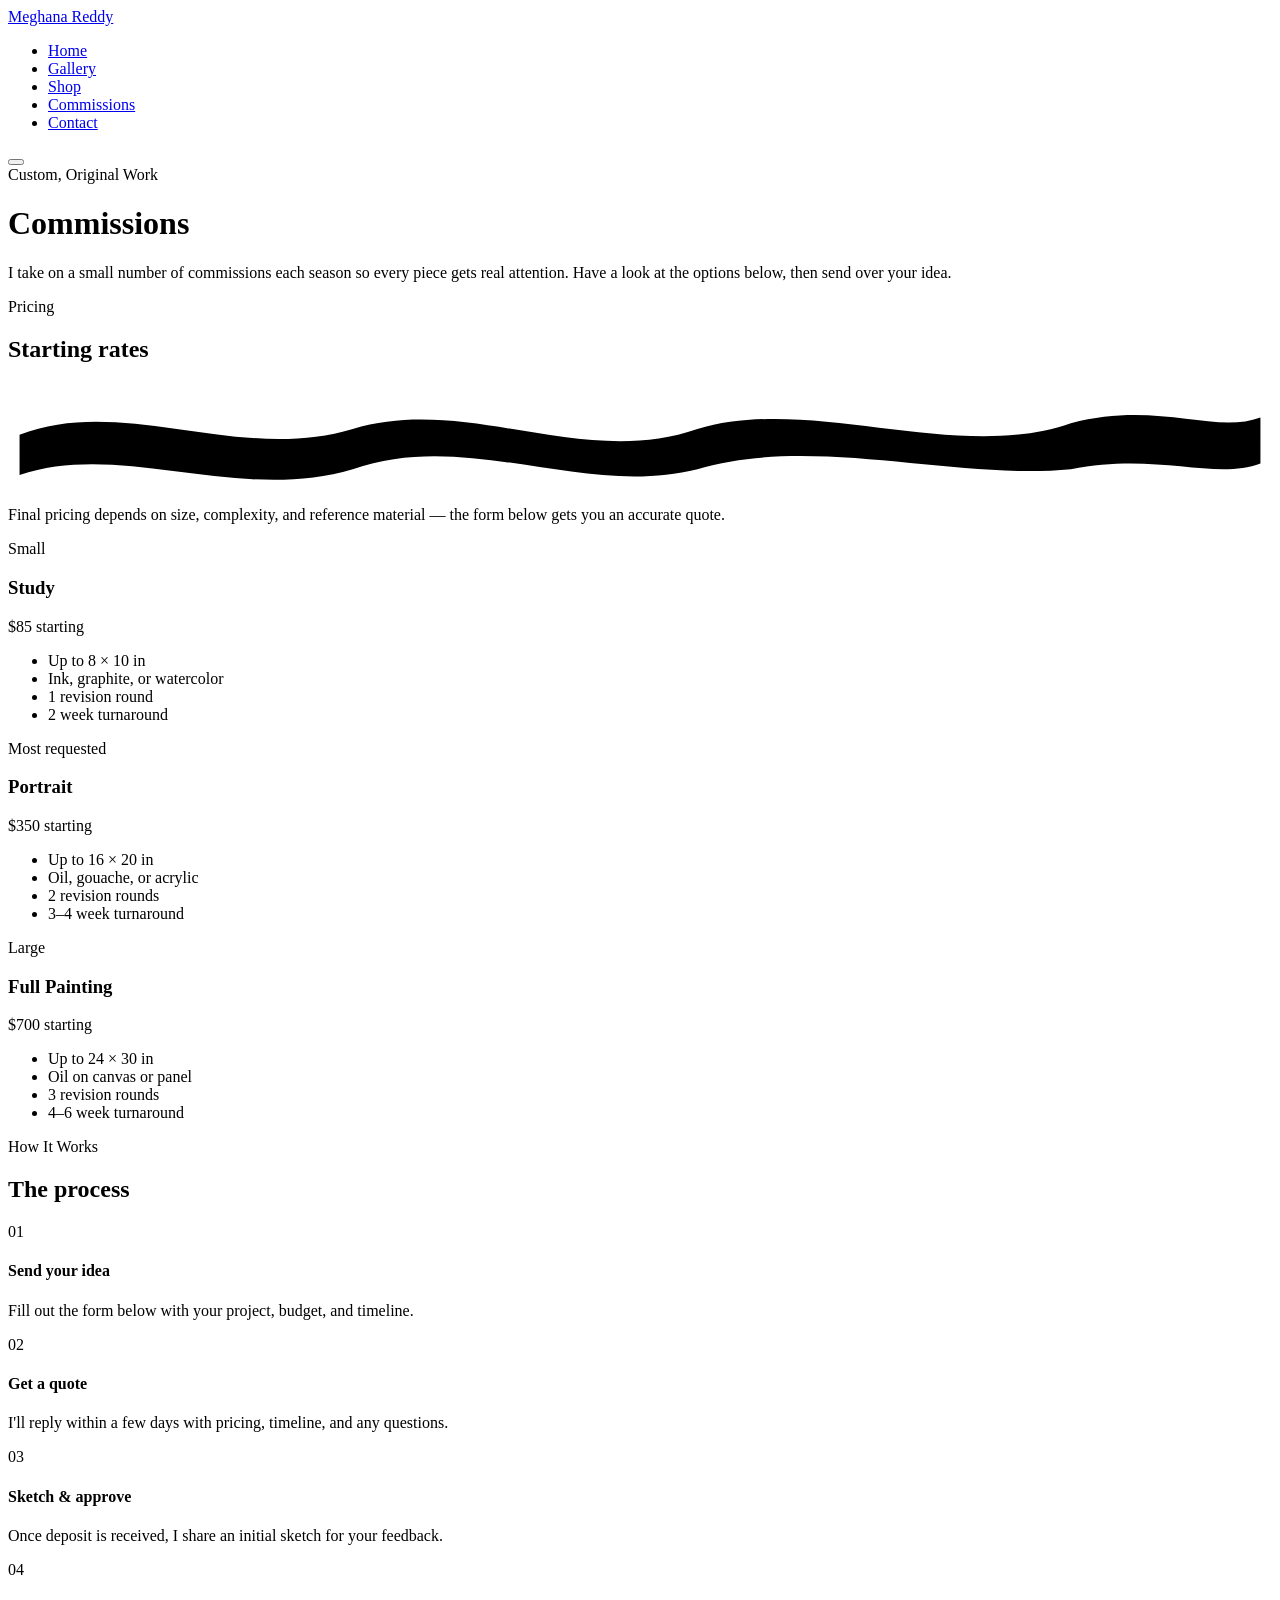
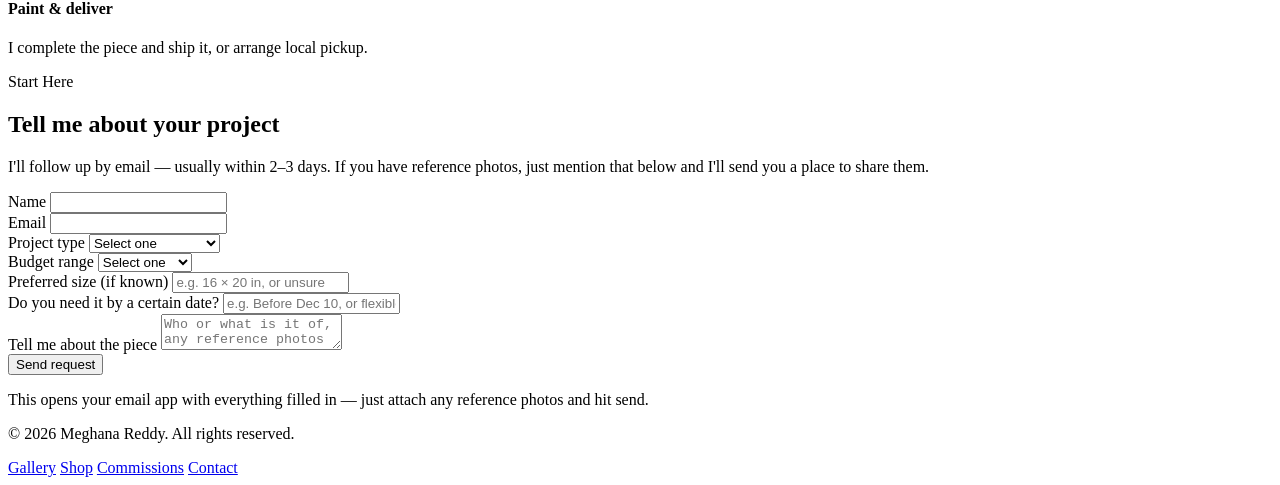
==== commit 7b6eff9a: "commissionspage" ====
--- a/commissions.html
+++ b/commissions.html
@@ -8,7 +8,7 @@
 <link rel="preconnect" href="https://fonts.googleapis.com">
 <link rel="preconnect" href="https://fonts.gstatic.com" crossorigin>
 <link href="https://fonts.googleapis.com/css2?family=Fraunces:ital,wght@0,400;0,500;0,600;1,400;1,500&family=Work+Sans:wght@300;400;500;600&family=JetBrains+Mono:wght@400;500&display=swap" rel="stylesheet">
-<link rel="stylesheet" href="style.css">
+<link rel="stylesheet" href="css/style.css?v=7">
 </head>
 <body>
 
@@ -123,8 +123,7 @@
       <p>I'll follow up by email — usually within 2–3 days. If you have reference photos, just mention that below and I'll send you a place to share them.</p>
     </div>
 
-    <form class="form-card" data-commission-form action="https://formspree.io/f/mzdnraka" method="POST">
-      <input type="hidden" name="_subject" value="New commission request">
+    <form class="form-card" data-commission-form>
 
       <div class="field-row">
         <div class="field">
@@ -179,7 +178,7 @@
 
       <button type="submit" class="btn btn-gold">Send request</button>
       <p class="form-status" role="status"></p>
-      <p class="form-note">This form sends straight to my inbox — no account or sign-up needed on your end.</p>
+      <p class="form-note">This opens your email app with everything filled in — just attach any reference photos and hit send.</p>
     </form>
   </div>
 </section>
@@ -196,7 +195,7 @@
   </div>
 </footer>
 
-<script src="js/artworks.js"></script>
-<script src="js/main.js?v=1"></script>
+<script src="js/artworks.js?v=1"></script>
+<script src="js/main.js?v=2"></script>
 </body>
-</html>
+</html>
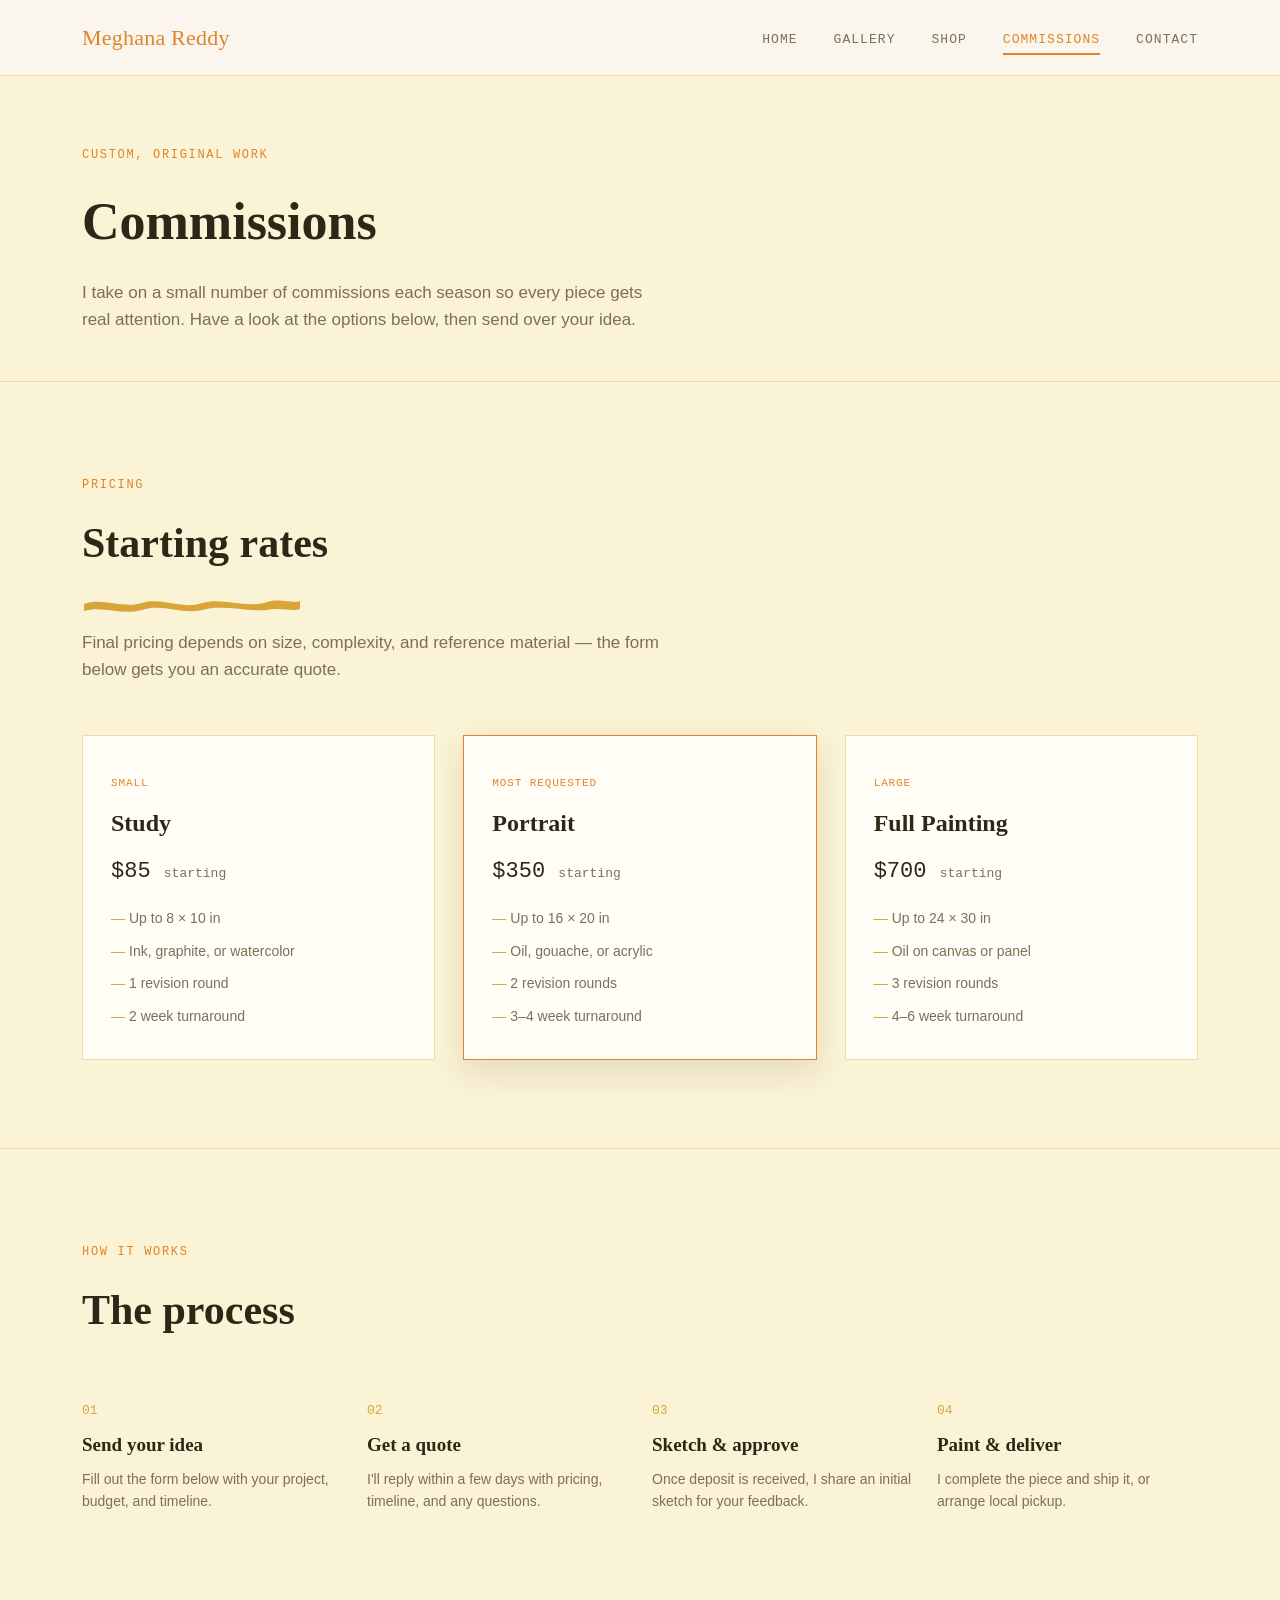
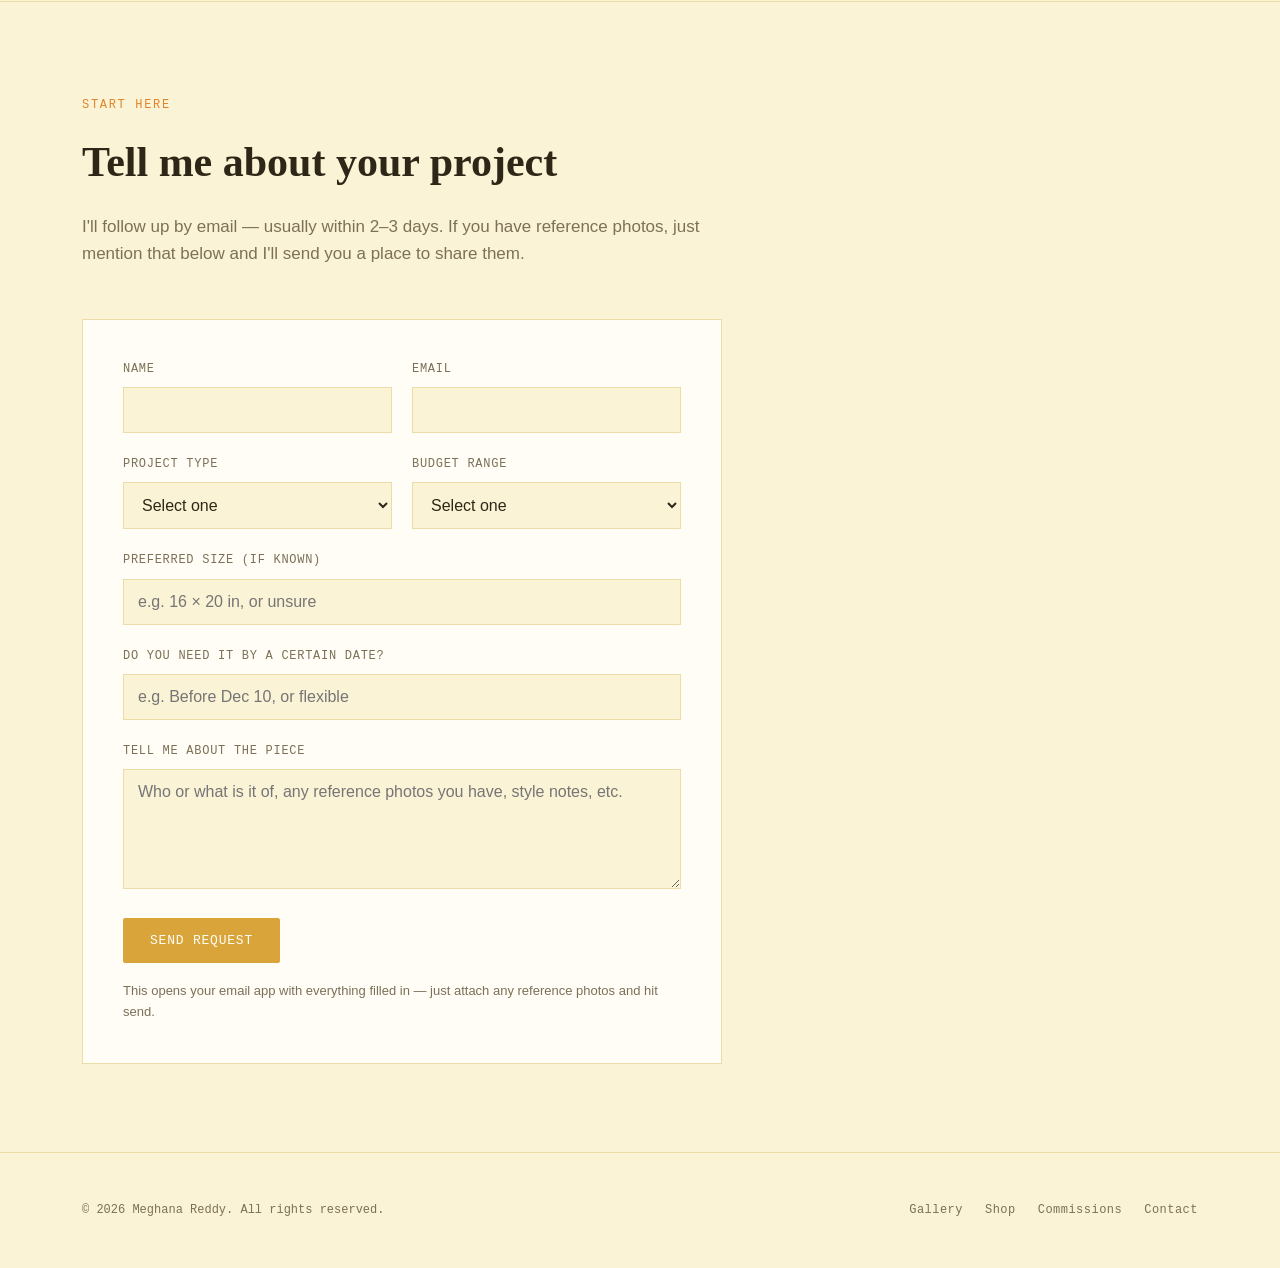
==== commit c60136ed: "css" ====
--- a/commissions.html
+++ b/commissions.html
@@ -8,7 +8,7 @@
 <link rel="preconnect" href="https://fonts.googleapis.com">
 <link rel="preconnect" href="https://fonts.gstatic.com" crossorigin>
 <link href="https://fonts.googleapis.com/css2?family=Fraunces:ital,wght@0,400;0,500;0,600;1,400;1,500&family=Work+Sans:wght@300;400;500;600&family=JetBrains+Mono:wght@400;500&display=swap" rel="stylesheet">
-<link rel="stylesheet" href="css/style.css?v=7">
+<link rel="stylesheet" href="style.css?v=7">
 </head>
 <body>
 
@@ -196,6 +196,6 @@
 </footer>
 
 <script src="js/artworks.js?v=1"></script>
-<script src="js/main.js?v=2"></script>
+<script src="js/main.js?v=1"></script>
 </body>
 </html>
--- a/style.css
+++ b/style.css
@@ -0,0 +1,678 @@
+/* ==========================================================================
+   Design tokens
+   ========================================================================== */
+:root {
+  --paper: #FBF3D6;
+  --paper-warm: #F6E8B7;
+  --ink: #2E2717;
+  --ink-soft: #7C7057;
+  --oxblood: #E0842A;
+  --oxblood-dark: #C06A1A;
+  --gold: #D9A53B;
+  --line: #ECDCA8;
+  --white: #FFFDF6;
+  --shadow: 0 12px 32px rgba(58, 45, 10, 0.12);
+
+  --font-display: 'Fraunces', serif;
+  --font-body: 'Work Sans', sans-serif;
+  --font-mono: 'JetBrains Mono', monospace;
+
+  --nav-height: 76px;
+}
+
+/* ==========================================================================
+   Reset
+   ========================================================================== */
+* { margin: 0; padding: 0; box-sizing: border-box; }
+
+html { scroll-behavior: smooth; }
+
+body {
+  background: var(--paper);
+  color: var(--ink);
+  font-family: var(--font-body);
+  font-size: 16px;
+  line-height: 1.6;
+  -webkit-font-smoothing: antialiased;
+}
+
+img { max-width: 100%; display: block; }
+
+a { color: inherit; text-decoration: none; }
+
+ul { list-style: none; }
+
+button, input, textarea, select {
+  font-family: inherit;
+  font-size: inherit;
+  color: inherit;
+}
+
+:focus-visible {
+  outline: 2px solid var(--oxblood);
+  outline-offset: 3px;
+}
+
+@media (prefers-reduced-motion: reduce) {
+  *, *::before, *::after {
+    animation-duration: 0.001ms !important;
+    animation-iteration-count: 1 !important;
+    transition-duration: 0.001ms !important;
+    scroll-behavior: auto !important;
+  }
+}
+
+.wrap {
+  max-width: 1180px;
+  margin: 0 auto;
+  padding: 0 32px;
+}
+
+.eyebrow {
+  font-family: var(--font-mono);
+  font-size: 12px;
+  letter-spacing: 0.14em;
+  text-transform: uppercase;
+  color: var(--oxblood);
+}
+
+/* ==========================================================================
+   Brushstroke divider (signature element)
+   ========================================================================== */
+.brush {
+  display: block;
+  width: 220px;
+  height: 18px;
+  margin: 18px 0 0;
+  fill: var(--gold);
+  opacity: 0;
+  transform: scaleX(0.6);
+  transform-origin: left center;
+  transition: opacity 0.6s ease, transform 0.7s cubic-bezier(.2,.8,.2,1);
+}
+.brush.in-view {
+  opacity: 1;
+  transform: scaleX(1);
+}
+.brush--center {
+  margin-left: auto;
+  margin-right: auto;
+  transform-origin: center center;
+}
+
+/* ==========================================================================
+   Nav
+   ========================================================================== */
+.site-nav {
+  position: sticky;
+  top: 0;
+  z-index: 100;
+  height: var(--nav-height);
+  display: flex;
+  align-items: center;
+  background: rgba(250, 246, 239, 0.92);
+  backdrop-filter: blur(6px);
+  border-bottom: 1px solid var(--line);
+}
+
+.site-nav .wrap {
+  width: 100%;
+  display: flex;
+  align-items: center;
+  justify-content: space-between;
+}
+
+.wordmark {
+  font-family: var(--font-display);
+  font-style: italic;
+  font-weight: 500;
+  font-size: 22px;
+  letter-spacing: 0.01em;
+  color: var(--ink);
+}
+.wordmark span { color: var(--oxblood); font-style: normal; }
+
+.nav-links {
+  display: flex;
+  gap: 36px;
+  align-items: center;
+}
+
+.nav-links a {
+  font-family: var(--font-mono);
+  font-size: 13px;
+  letter-spacing: 0.08em;
+  text-transform: uppercase;
+  color: var(--ink-soft);
+  position: relative;
+  padding: 6px 0;
+  transition: color 0.2s ease;
+}
+.nav-links a:hover,
+.nav-links a[aria-current="page"] { color: var(--oxblood); }
+.nav-links a[aria-current="page"]::after {
+  content: "";
+  position: absolute;
+  left: 0; right: 0; bottom: -2px;
+  height: 2px;
+  background: var(--oxblood);
+}
+
+.nav-toggle {
+  display: none;
+  background: none;
+  border: none;
+  cursor: pointer;
+  width: 32px; height: 32px;
+  flex-direction: column;
+  justify-content: center;
+  gap: 5px;
+}
+.nav-toggle span {
+  display: block;
+  height: 2px;
+  background: var(--ink);
+}
+
+@media (max-width: 780px) {
+  .nav-toggle { display: flex; }
+  .nav-links {
+    position: absolute;
+    top: var(--nav-height);
+    left: 0; right: 0;
+    background: var(--paper);
+    flex-direction: column;
+    gap: 0;
+    border-bottom: 1px solid var(--line);
+    max-height: 0;
+    overflow: hidden;
+    transition: max-height 0.35s ease;
+  }
+  .nav-links.open { max-height: 320px; }
+  .nav-links a {
+    width: 100%;
+    padding: 16px 32px;
+    border-top: 1px solid var(--line);
+  }
+}
+
+/* ==========================================================================
+   Hero
+   ========================================================================== */
+.hero {
+  padding: 96px 0 72px;
+  border-bottom: 1px solid var(--line);
+}
+.hero-inner {
+  max-width: 760px;
+}
+.hero h1 {
+  font-family: var(--font-display);
+  font-weight: 600;
+  font-size: clamp(40px, 6vw, 68px);
+  line-height: 1.05;
+  letter-spacing: -0.01em;
+  margin-top: 18px;
+}
+.hero h1 em {
+  color: var(--oxblood);
+  font-style: italic;
+  font-weight: 500;
+}
+.hero p {
+  margin-top: 22px;
+  font-size: 18px;
+  color: var(--ink-soft);
+  max-width: 52ch;
+}
+.hero-actions {
+  margin-top: 34px;
+  display: flex;
+  gap: 16px;
+  flex-wrap: wrap;
+}
+
+/* ==========================================================================
+   Buttons
+   ========================================================================== */
+.btn {
+  display: inline-flex;
+  align-items: center;
+  gap: 8px;
+  font-family: var(--font-mono);
+  font-size: 13px;
+  letter-spacing: 0.06em;
+  text-transform: uppercase;
+  padding: 14px 26px;
+  border-radius: 2px;
+  border: 1px solid var(--ink);
+  transition: background 0.2s ease, color 0.2s ease, border-color 0.2s ease, transform 0.15s ease;
+  cursor: pointer;
+  background: transparent;
+}
+.btn:hover { transform: translateY(-1px); }
+.btn-primary {
+  background: var(--oxblood);
+  border-color: var(--oxblood);
+  color: var(--white);
+}
+.btn-primary:hover { background: var(--oxblood-dark); border-color: var(--oxblood-dark); }
+.btn-ghost { color: var(--ink); }
+.btn-ghost:hover { background: var(--ink); color: var(--paper); }
+.btn-gold {
+  background: var(--gold);
+  border-color: var(--gold);
+  color: var(--white);
+}
+.btn-gold:hover { background: #9c6f22; border-color: #9c6f22; }
+.btn:disabled { opacity: 0.5; cursor: not-allowed; transform: none; }
+
+/* ==========================================================================
+   Section scaffolding
+   ========================================================================== */
+.section {
+  padding: 88px 0;
+}
+.section + .section { border-top: 1px solid var(--line); }
+.section-head {
+  max-width: 620px;
+  margin-bottom: 52px;
+}
+.section-head h2 {
+  font-family: var(--font-display);
+  font-weight: 600;
+  font-size: clamp(30px, 4vw, 42px);
+  margin-top: 14px;
+}
+.section-head p {
+  margin-top: 16px;
+  color: var(--ink-soft);
+  font-size: 17px;
+}
+
+/* ==========================================================================
+   Page header (interior pages)
+   ========================================================================== */
+.page-header {
+  padding: 64px 0 48px;
+  border-bottom: 1px solid var(--line);
+}
+.page-header h1 {
+  font-family: var(--font-display);
+  font-weight: 600;
+  font-size: clamp(34px, 5vw, 52px);
+  margin-top: 14px;
+}
+.page-header p {
+  margin-top: 16px;
+  color: var(--ink-soft);
+  font-size: 17px;
+  max-width: 60ch;
+}
+
+/* ==========================================================================
+   Artwork grid + card (used in Home preview, Gallery, Shop)
+   ========================================================================== */
+.art-grid {
+  display: grid;
+  grid-template-columns: repeat(3, 1fr);
+  gap: 40px 32px;
+}
+@media (max-width: 900px) { .art-grid { grid-template-columns: repeat(2, 1fr); } }
+@media (max-width: 600px) { .art-grid { grid-template-columns: 1fr; } }
+
+.art-card {
+  cursor: pointer;
+  border: none;
+  background: none;
+  text-align: left;
+  width: 100%;
+  padding: 0;
+}
+.frame {
+  position: relative;
+  aspect-ratio: 4 / 5;
+  background: var(--white);
+  border: 1px solid var(--line);
+  padding: 14px;
+  box-shadow: var(--shadow);
+  transition: transform 0.3s ease, box-shadow 0.3s ease;
+  overflow: hidden;
+}
+.art-card:hover .frame {
+  transform: translateY(-4px);
+  box-shadow: 0 20px 40px rgba(34,29,23,0.16);
+}
+.frame .art-fill {
+  width: 100%;
+  height: 100%;
+  background-size: cover;
+  background-position: center;
+}
+.badge {
+  position: absolute;
+  top: 24px; right: 24px;
+  font-family: var(--font-mono);
+  font-size: 10px;
+  letter-spacing: 0.08em;
+  text-transform: uppercase;
+  padding: 5px 10px;
+  background: var(--paper);
+  border: 1px solid var(--ink);
+}
+.badge.sold { background: var(--ink); color: var(--paper); border-color: var(--ink); }
+.badge.available { border-color: var(--oxblood); color: var(--oxblood); }
+
+.placard {
+  margin-top: 16px;
+  padding-top: 12px;
+  border-top: 2px solid var(--oxblood);
+}
+.placard h3 {
+  font-family: var(--font-display);
+  font-size: 19px;
+  font-weight: 600;
+}
+.placard .meta {
+  margin-top: 4px;
+  font-family: var(--font-mono);
+  font-size: 12px;
+  color: var(--ink-soft);
+  letter-spacing: 0.02em;
+}
+.placard .price {
+  margin-top: 8px;
+  font-family: var(--font-mono);
+  font-size: 14px;
+  color: var(--oxblood);
+}
+
+.filter-bar {
+  display: flex;
+  gap: 10px;
+  flex-wrap: wrap;
+  margin-bottom: 44px;
+}
+.filter-bar button {
+  font-family: var(--font-mono);
+  font-size: 12px;
+  letter-spacing: 0.06em;
+  text-transform: uppercase;
+  padding: 9px 16px;
+  border: 1px solid var(--line);
+  background: var(--white);
+  cursor: pointer;
+  transition: all 0.2s ease;
+}
+.filter-bar button:hover { border-color: var(--oxblood); color: var(--oxblood); }
+.filter-bar button.active {
+  background: var(--ink);
+  border-color: var(--ink);
+  color: var(--paper);
+}
+
+/* ==========================================================================
+   Lightbox
+   ========================================================================== */
+.lightbox {
+  position: fixed;
+  inset: 0;
+  background: rgba(34, 29, 23, 0.92);
+  display: none;
+  align-items: center;
+  justify-content: center;
+  z-index: 1000;
+  padding: 40px 20px;
+}
+.lightbox.open { display: flex; }
+.lightbox-inner {
+  max-width: 880px;
+  width: 100%;
+  background: var(--paper);
+  padding: 28px;
+  position: relative;
+  max-height: 90vh;
+  overflow-y: auto;
+}
+.lightbox-art {
+  width: 100%;
+  aspect-ratio: 4/3;
+  background-size: cover;
+  background-position: center;
+  border: 1px solid var(--line);
+}
+.lightbox-inner h3 {
+  font-family: var(--font-display);
+  font-size: 26px;
+  margin-top: 22px;
+}
+.lightbox-inner .meta {
+  font-family: var(--font-mono);
+  font-size: 13px;
+  color: var(--ink-soft);
+  margin-top: 6px;
+}
+.lightbox-inner .desc {
+  margin-top: 14px;
+  color: var(--ink-soft);
+  max-width: 60ch;
+}
+.lightbox-inner .lb-actions {
+  margin-top: 22px;
+  display: flex;
+  gap: 14px;
+  flex-wrap: wrap;
+}
+.lightbox-close {
+  position: absolute;
+  top: 18px; right: 18px;
+  width: 36px; height: 36px;
+  border: 1px solid var(--ink);
+  background: var(--paper);
+  cursor: pointer;
+  font-family: var(--font-mono);
+  font-size: 16px;
+}
+.lightbox-close:hover { background: var(--ink); color: var(--paper); }
+
+/* ==========================================================================
+   Commissions
+   ========================================================================== */
+.tier-grid {
+  display: grid;
+  grid-template-columns: repeat(3, 1fr);
+  gap: 28px;
+}
+@media (max-width: 900px) { .tier-grid { grid-template-columns: 1fr; } }
+
+.tier-card {
+  background: var(--white);
+  border: 1px solid var(--line);
+  padding: 32px 28px;
+  position: relative;
+}
+.tier-card.featured { border-color: var(--oxblood); box-shadow: var(--shadow); }
+.tier-card .tag {
+  font-family: var(--font-mono);
+  font-size: 11px;
+  letter-spacing: 0.08em;
+  text-transform: uppercase;
+  color: var(--oxblood);
+}
+.tier-card h3 {
+  font-family: var(--font-display);
+  font-size: 24px;
+  margin-top: 10px;
+}
+.tier-card .cost {
+  font-family: var(--font-mono);
+  font-size: 22px;
+  margin-top: 12px;
+  color: var(--ink);
+}
+.tier-card .cost span { font-size: 13px; color: var(--ink-soft); }
+.tier-card ul { margin-top: 18px; display: flex; flex-direction: column; gap: 10px; }
+.tier-card li {
+  font-size: 14px;
+  color: var(--ink-soft);
+  padding-left: 18px;
+  position: relative;
+}
+.tier-card li::before {
+  content: "—";
+  position: absolute;
+  left: 0;
+  color: var(--gold);
+}
+
+.process-list {
+  display: grid;
+  grid-template-columns: repeat(4, 1fr);
+  gap: 24px;
+  margin-top: 8px;
+}
+@media (max-width: 900px) { .process-list { grid-template-columns: repeat(2, 1fr); } }
+@media (max-width: 560px) { .process-list { grid-template-columns: 1fr; } }
+.process-step .num {
+  font-family: var(--font-mono);
+  font-size: 13px;
+  color: var(--gold);
+}
+.process-step h4 {
+  font-family: var(--font-display);
+  font-size: 19px;
+  margin-top: 8px;
+}
+.process-step p {
+  margin-top: 8px;
+  font-size: 14px;
+  color: var(--ink-soft);
+}
+
+/* ==========================================================================
+   Forms
+   ========================================================================== */
+.form-card {
+  background: var(--white);
+  border: 1px solid var(--line);
+  padding: 40px;
+  max-width: 640px;
+}
+.field { margin-bottom: 22px; }
+.field label {
+  display: block;
+  font-family: var(--font-mono);
+  font-size: 12px;
+  letter-spacing: 0.06em;
+  text-transform: uppercase;
+  color: var(--ink-soft);
+  margin-bottom: 8px;
+}
+.field input,
+.field select,
+.field textarea {
+  width: 100%;
+  padding: 13px 14px;
+  border: 1px solid var(--line);
+  background: var(--paper);
+  transition: border-color 0.2s ease;
+}
+.field input:focus,
+.field select:focus,
+.field textarea:focus {
+  border-color: var(--oxblood);
+  outline: none;
+}
+.field textarea { resize: vertical; min-height: 120px; }
+.field-row { display: grid; grid-template-columns: 1fr 1fr; gap: 20px; }
+@media (max-width: 560px) { .field-row { grid-template-columns: 1fr; } }
+
+.form-note {
+  font-size: 13px;
+  color: var(--ink-soft);
+  margin-top: 18px;
+}
+.form-status {
+  margin-top: 18px;
+  font-family: var(--font-mono);
+  font-size: 13px;
+  display: none;
+}
+.form-status.show { display: block; }
+.form-status.ok { color: #3E6B4F; }
+.form-status.err { color: var(--oxblood); }
+
+/* ==========================================================================
+   Contact
+   ========================================================================== */
+.contact-grid {
+  display: grid;
+  grid-template-columns: 1fr 1fr;
+  gap: 64px;
+}
+@media (max-width: 780px) { .contact-grid { grid-template-columns: 1fr; gap: 48px; } }
+.contact-list { margin-top: 28px; display: flex; flex-direction: column; gap: 22px; }
+.contact-list a, .contact-list div {
+  display: flex;
+  flex-direction: column;
+  gap: 4px;
+  padding-bottom: 18px;
+  border-bottom: 1px solid var(--line);
+}
+.contact-list .label {
+  font-family: var(--font-mono);
+  font-size: 11px;
+  letter-spacing: 0.08em;
+  text-transform: uppercase;
+  color: var(--oxblood);
+}
+.contact-list .value {
+  font-family: var(--font-display);
+  font-size: 20px;
+}
+.contact-list a:hover .value { color: var(--oxblood); }
+
+/* ==========================================================================
+   Footer
+   ========================================================================== */
+.site-footer {
+  border-top: 1px solid var(--line);
+  padding: 48px 0;
+}
+.site-footer .wrap {
+  display: flex;
+  justify-content: space-between;
+  align-items: center;
+  flex-wrap: wrap;
+  gap: 16px;
+}
+.site-footer p {
+  font-family: var(--font-mono);
+  font-size: 12px;
+  color: var(--ink-soft);
+}
+.footer-links { display: flex; gap: 22px; }
+.footer-links a {
+  font-family: var(--font-mono);
+  font-size: 12px;
+  color: var(--ink-soft);
+  letter-spacing: 0.04em;
+}
+.footer-links a:hover { color: var(--oxblood); }
+
+/* Empty state */
+.empty-state {
+  padding: 60px 0;
+  text-align: center;
+  color: var(--ink-soft);
+  font-family: var(--font-mono);
+  font-size: 13px;
+}
+
+/* Fade-up reveal */
+.reveal {
+  opacity: 0;
+  transform: translateY(16px);
+  transition: opacity 0.6s ease, transform 0.6s ease;
+}
+.reveal.in-view { opacity: 1; transform: translateY(0); }
